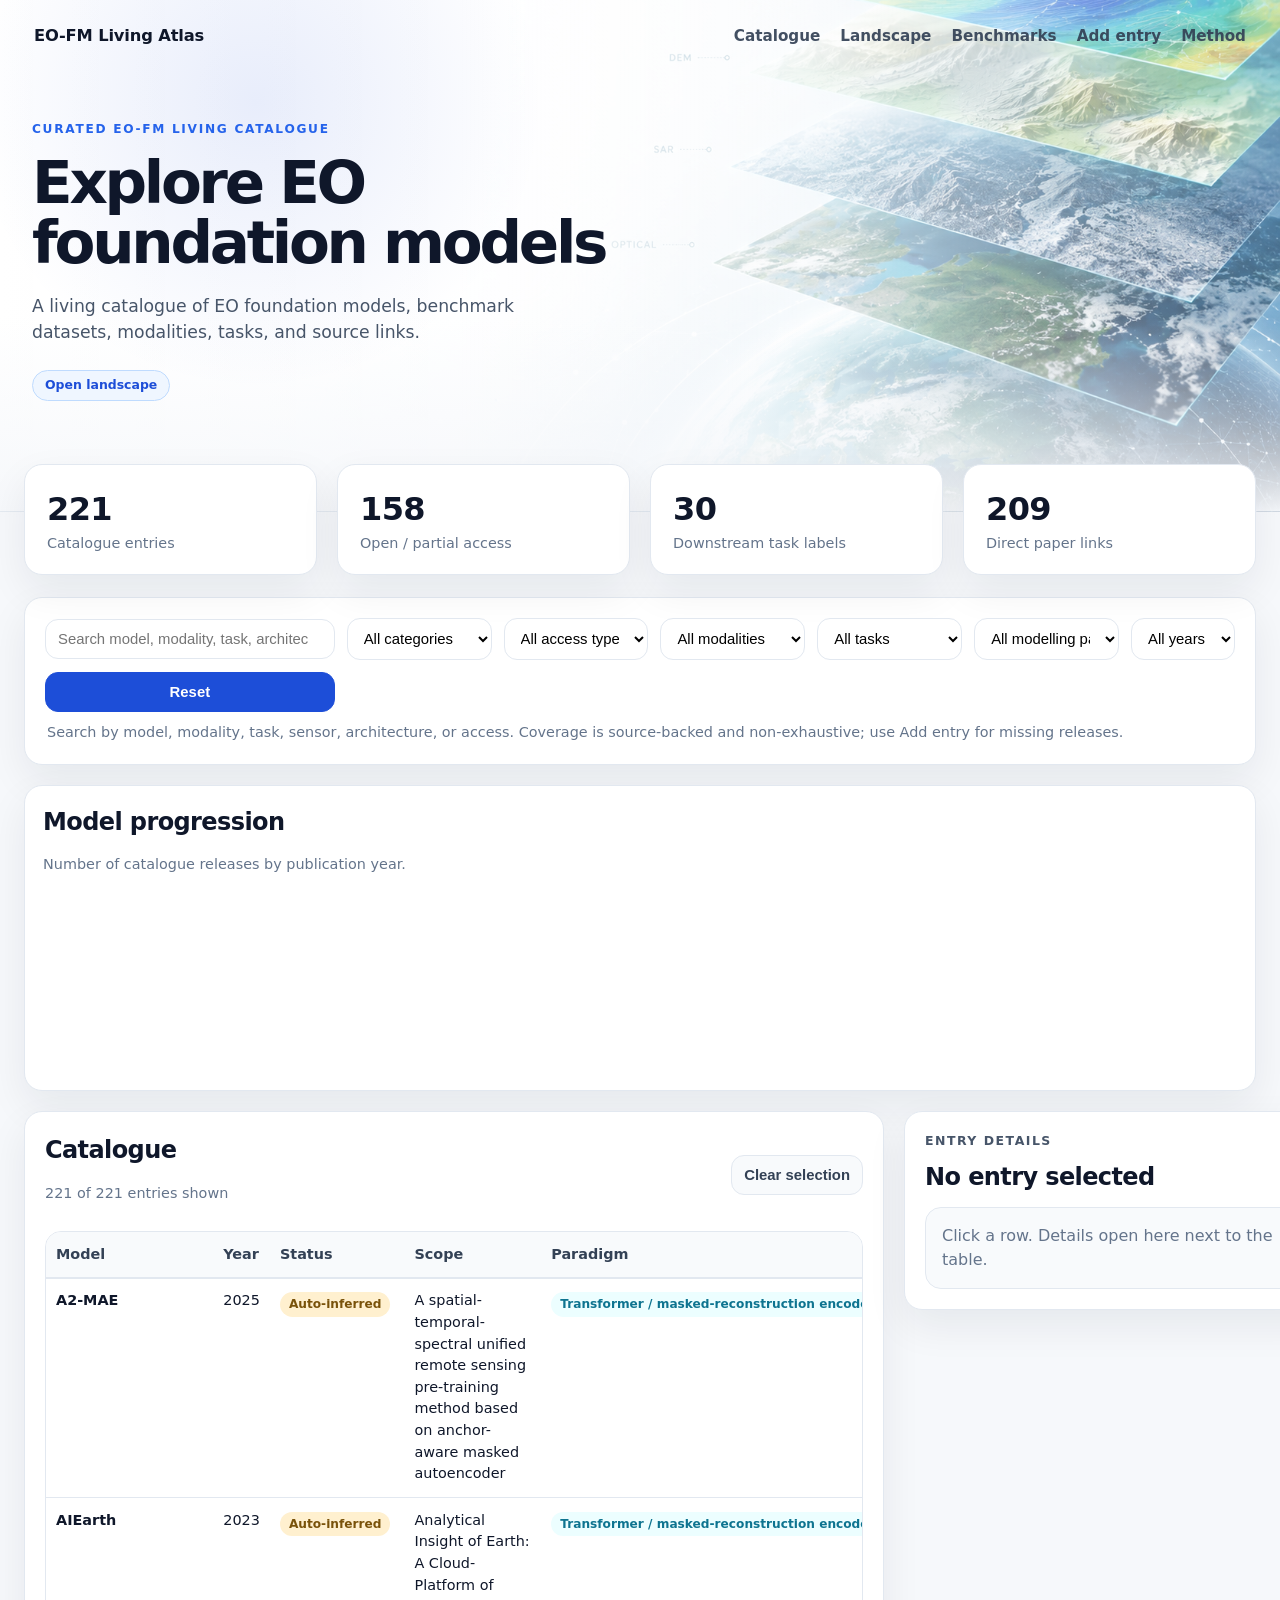
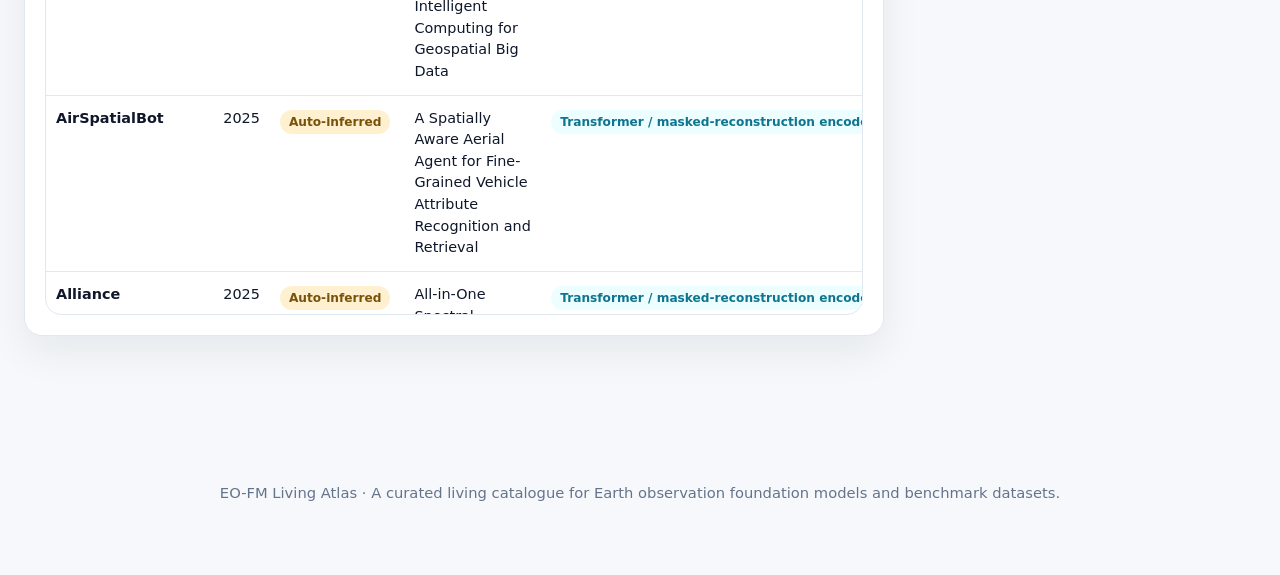
==== index.html @ 74d7fe4f "Add files via upload" ====
<!doctype html>
<html lang="en">
<head>
  <meta charset="utf-8">
  <meta name="viewport" content="width=device-width, initial-scale=1">
  <title>EO-FM Living Atlas</title>
  <link rel="stylesheet" href="style.css">
</head>
<body>
  <header class="hero">
    <nav class="nav">
      <div class="brand">EO-FM Living Atlas</div>
      <div class="links">
        <a href="index.html">Catalogue</a>
        <a href="landscape.html">Landscape</a>
        <a href="benchmarks.html">Benchmarks</a>
        <a href="submit.html">Add entry</a>
        <a href="method.html">Method</a>
      </div>
    </nav>
    <div class="hero-content">
      <p class="eyebrow">Curated EO-FM living catalogue</p>
      <h1>Explore EO foundation models</h1>
      <p class="subtitle">A living catalogue of EO foundation models, benchmark datasets, modalities, tasks, and source links.</p>
      <p class="hero-actions"><a class="link-pill" href="landscape.html">Open landscape</a></p>
    </div>
  </header>

  <main class="container">
    <section class="stats" id="stats"></section>

    <section class="panel controls-panel">
      <div class="toolbar">
        <input id="search" type="search" placeholder="Search model, modality, task, architecture, sensor, dataset, paper...">
        <select id="categoryFilter"><option value="">All categories</option></select>
        <select id="opennessFilter"><option value="">All access types</option></select>
        <select id="modalityFilter"><option value="">All modalities</option></select>
        <select id="taskFilter"><option value="">All tasks</option></select>
        <select id="paradigmFilter"><option value="">All modelling paradigms</option></select>
        <select id="yearFilter"><option value="">All years</option></select>
        <button id="resetBtn">Reset</button>
      </div>
      <div class="hint">Search by model, modality, task, sensor, architecture, or access. Coverage is source-backed and non-exhaustive; use Add entry for missing releases.</div>
    </section>

    <section class="panel timeline-panel">
      <div class="table-headline"><div><h2>Model progression</h2><p class="muted">Number of catalogue releases by publication year.</p></div></div>
      <div id="modelTimeline" class="timeline-bars"></div>
    </section>

    <section class="catalogue-layout">
      <div class="panel table-panel">
        <div class="table-headline">
          <div>
            <h2>Catalogue</h2>
            <p id="resultCount" class="muted"></p>
          </div>
          <button id="clearSelection" class="ghost">Clear selection</button>
        </div>
        <div class="table-wrap">
          <table id="catalogueTable">
            <thead>
              <tr>
                <th>Model</th>
                <th>Year</th>
                <th>Status</th>
                <th>Scope</th>
                <th>Paradigm</th>
                <th>Modalities</th>
                <th>Architecture</th>
                <th>Downstream tasks</th>
                <th>Access</th>
                <th>Paper</th>
                <th>Code</th>
                <th>Weights</th>
                <th>Project</th>
              </tr>
            </thead>
            <tbody></tbody>
          </table>
        </div>
      </div>

      <aside class="panel detail-panel">
        <div class="detail-title-row">
          <div>
            <p class="eyebrow dark">Entry details</p>
            <h2 id="detailTitle">No entry selected</h2>
          </div>
        </div>
        <div id="details" class="details empty">Click a row. Details open here next to the table.</div>
      </aside>
    </section>
  </main>

  <footer>
    <p>EO-FM Living Atlas · A curated living catalogue for Earth observation foundation models and benchmark datasets.</p>
  </footer>

  <script src="app.js?v=20260707-4"></script>
</body>
</html>
---- style.css ----
:root {
  --bg: #f6f8fb;
  --card: #ffffff;
  --ink: #0f172a;
  --muted: #64748b;
  --line: #e2e8f0;
  --soft: #eef2ff;
  --accent: #1d4ed8;
  --accent-dark: #1e40af;
  --tag: #f1f5f9;
  --green: #15803d;
  --amber: #b45309;
  --red: #b91c1c;
  --violet: #6d28d9;
}

* { box-sizing: border-box; }

body {
  margin: 0;
  font-family: Inter, ui-sans-serif, system-ui, -apple-system, BlinkMacSystemFont, "Segoe UI", sans-serif;
  color: var(--ink);
  background:
    linear-gradient(180deg, rgba(246,248,251,0.94), rgba(246,248,251,1) 520px),
    url("assets/hero-eo-layers.png") top center / 100% auto no-repeat,
    var(--bg);
  line-height: 1.5;
}

a { color: var(--accent); text-decoration: none; }
a:hover { text-decoration: underline; }

.hero {
  position: relative;
  overflow: hidden;
  isolation: isolate;
  color: var(--ink);
  padding: 22px 28px 72px;
  min-height: 380px;
  background:
    linear-gradient(90deg, rgba(255,255,255,0.98) 0%, rgba(255,255,255,0.94) 38%, rgba(255,255,255,0.58) 62%, rgba(255,255,255,0.12) 100%),
    url("assets/hero-eo-layers.png") right center / cover no-repeat;
  border-bottom: 1px solid rgba(226,232,240,0.9);
}

.hero::after {
  content: "";
  position: absolute;
  inset: 0;
  z-index: -1;
  background:
    radial-gradient(circle at 20% 20%, rgba(29,78,216,0.10), transparent 26%),
    linear-gradient(180deg, rgba(255,255,255,0) 62%, rgba(246,248,251,0.98) 100%);
  pointer-events: none;
}

.nav {
  display: flex;
  align-items: center;
  justify-content: space-between;
  gap: 24px;
  max-width: 1480px;
  margin: 0 auto;
}

.brand { font-weight: 850; letter-spacing: 0.02em; font-size: 1.1rem; }
.links { display: flex; flex-wrap: wrap; gap: 16px; font-size: 0.95rem; }
.links a { color: #334155; font-weight: 750; }
.links a:hover { color: var(--accent); }

.hero-content { max-width: 1480px; margin: 46px auto 0; }
.eyebrow { text-transform: uppercase; letter-spacing: 0.12em; font-weight: 800; color: #1d4ed8; font-size: 0.78rem; margin: 0 0 8px; }
.eyebrow.dark { color: #475569; }

h1 { max-width: 760px; font-size: clamp(2.65rem, 5.2vw, 5.35rem); line-height: 0.98; margin: 10px 0 16px; letter-spacing: -0.055em; }
h2 { margin: 0 0 4px; }
.subtitle { max-width: 620px; font-size: 1.08rem; color: #475569; }

.container { max-width: 1480px; margin: -42px auto 70px; padding: 0 24px; position: relative; z-index: 3; }
.stats { display: grid; grid-template-columns: repeat(4, minmax(0, 1fr)); gap: 16px; margin-bottom: 18px; }
.stat-card, .panel { background: var(--card); border: 1px solid var(--line); border-radius: 20px; box-shadow: 0 16px 40px rgba(15,23,42,0.07); }
.stat-card { padding: 17px 20px; }
.stat-card .num { font-size: 1.9rem; font-weight: 850; letter-spacing: -0.02em; }
.stat-card .label, .muted { color: var(--muted); font-size: 0.9rem; }
.panel { padding: 18px; margin-bottom: 20px; }

.toolbar { display: grid; grid-template-columns: minmax(260px, 2fr) repeat(5, minmax(130px, 1fr)) auto; gap: 12px; align-items: center; }
input, select, button { border: 1px solid var(--line); border-radius: 13px; padding: 11px 12px; font-size: 0.93rem; background: white; }
button { background: var(--accent); color: white; border-color: var(--accent); font-weight: 800; cursor: pointer; }
button:hover { background: var(--accent-dark); }
button.ghost { background: #f8fafc; color: #334155; border-color: var(--line); }
button.ghost:hover { background: #eef2ff; }
.hint { color: var(--muted); margin: 12px 2px 0; font-size: 0.92rem; }

.catalogue-layout { display: grid; grid-template-columns: minmax(860px, 1fr) 420px; gap: 20px; align-items: start; }
.table-panel { min-width: 0; }
.detail-panel { position: sticky; top: 16px; max-height: calc(100vh - 32px); overflow: auto; }
.table-headline { display: flex; align-items: center; justify-content: space-between; gap: 16px; margin-bottom: 12px; }
.table-wrap { width: 100%; overflow: auto; border: 1px solid var(--line); border-radius: 16px; max-height: 76vh; }

table { border-collapse: separate; border-spacing: 0; width: 100%; min-width: 1660px; font-size: 0.91rem; }
th, td { border-bottom: 1px solid var(--line); padding: 12px 10px; vertical-align: top; text-align: left; }
th { color: #334155; background: #f8fafc; position: sticky; top: 0; z-index: 2; box-shadow: 0 1px 0 var(--line); }
tbody tr { cursor: pointer; }
tbody tr:hover { background: #f8fafc; }
tbody tr.selected { background: #eff6ff; outline: 2px solid #bfdbfe; outline-offset: -2px; }
.name { font-weight: 850; min-width: 155px; }
.name small { display: block; color: var(--muted); font-weight: 600; margin-top: 4px; }
.tasks-cell { min-width: 255px; }
.task-preview { color: var(--muted); font-size: 0.83rem; margin-top: 6px; }
.more { color: var(--muted); font-size: .78rem; }

.badge { display: inline-block; border-radius: 999px; padding: 3px 9px; margin: 2px 4px 2px 0; background: var(--tag); color: #334155; font-size: 0.76rem; white-space: nowrap; font-weight: 650; }
.badge.arch { background: #ede9fe; color: var(--violet); }
.badge.task { background: #e0f2fe; color: #075985; }
.badge.paradigm { background: #ecfeff; color: #0e7490; }
.badge.open, .badge.Open { background: #dcfce7; color: var(--green); }
.badge.partial, .badge.Partial { background: #fef3c7; color: var(--amber); }
.badge.closed, .badge.Closed { background: #fee2e2; color: var(--red); }
.badge.unknown, .badge.Unknown { background: #f1f5f9; color: #475569; }

.links-cell { min-width: 130px; }
.single-link { min-width: 82px; text-align: center; }
.empty-link { color: var(--muted); font-weight: 700; }
.link-pill { display: inline-flex; align-items: center; border: 1px solid #bfdbfe; color: #1d4ed8; background: #eff6ff; border-radius: 999px; padding: 5px 12px; margin: 2px 4px 2px 0; font-size: 0.78rem; font-weight: 800; }
.link-pill:hover { background: #dbeafe; text-decoration: none; }

.details { color: var(--ink); background: #f8fafc; border: 1px solid var(--line); border-radius: 16px; padding: 16px; }
.details.empty { color: var(--muted); }
.detail-title-row { margin-bottom: 12px; }
.detail-actions { display: flex; flex-wrap: wrap; gap: 6px; margin-bottom: 16px; }
.detail-section { border-top: 1px solid var(--line); padding-top: 12px; margin-top: 12px; }
.detail-section h3 { margin: 0 0 6px; font-size: .95rem; color: #334155; }
.detail-section p { margin: 0; }
.task-strip { margin: 4px 0 8px; }
.detail-grid { display: grid; grid-template-columns: 135px 1fr; gap: 8px 14px; margin-top: 14px; border-top: 1px solid var(--line); padding-top: 14px; }
.detail-key { font-weight: 850; color: #334155; }

footer { text-align: center; color: var(--muted); padding: 32px 20px 54px; }
.hero.small { padding-bottom: 64px; min-height: 310px; background-position: right center; }
.hero.small .hero-content { margin-top: 44px; }
.hero.small h1 { font-size: clamp(1.8rem, 3vw, 3rem); }

@media (max-width: 1180px) {
  .catalogue-layout { grid-template-columns: 1fr; }
  .detail-panel { position: relative; top: auto; max-height: none; }
  .toolbar { grid-template-columns: 1fr 1fr; }
  .toolbar input { grid-column: 1 / -1; }
}

@media (max-width: 900px) {
  .stats { grid-template-columns: repeat(2, minmax(0, 1fr)); }
  .nav { align-items: flex-start; flex-direction: column; }
}

@media (max-width: 560px) {
  .stats { grid-template-columns: 1fr; }
  .toolbar { grid-template-columns: 1fr; }
  .hero { padding-left: 18px; padding-right: 18px; }
  h1 { font-size: clamp(2.35rem, 12vw, 3.8rem); }
  .container { padding: 0 14px; }
}

.hero-actions { margin-top: 18px; }
.landscape-layout { display: grid; grid-template-columns: minmax(760px, 1fr) 390px; gap: 20px; align-items: start; }
.landscape-panel { min-width: 0; }
.landscape-toolbar { grid-template-columns: minmax(260px, 2fr) repeat(3, minmax(130px, 1fr)) auto auto; }
.check { display: flex; align-items: center; gap: 8px; color: #334155; font-weight: 750; font-size: 0.9rem; white-space: nowrap; }
.check input { width: auto; padding: 0; }
.plot-wrap { width: 100%; overflow: auto; border: 1px solid var(--line); border-radius: 18px; background: #fff; }
#landscapePlot { display: block; width: 100%; min-width: 860px; min-height: 560px; }
.axis-label { fill: #64748b; font-size: 13px; font-weight: 700; }
.axis-title { fill: #334155; font-size: 14px; font-weight: 850; letter-spacing: .01em; }
.landscape-point { stroke: #fff; stroke-width: 2.5px; cursor: pointer; opacity: .9; transition: opacity .15s ease, transform .15s ease; }
.model-node:hover .landscape-point { opacity: 1; stroke-width: 3.5px; }
.selected-point .landscape-point { stroke: #0f172a; stroke-width: 4px; }
.point-open { fill: #22c55e; }
.point-partial { fill: #f59e0b; }
.point-closed { fill: #ef4444; }
.point-unknown { fill: #64748b; }
.point-label { fill: #0f172a; font-size: 12px; font-weight: 850; paint-order: stroke; stroke: rgba(255,255,255,.96); stroke-width: 4px; stroke-linejoin: round; pointer-events: none; }
.legend { display: flex; flex-wrap: wrap; gap: 10px; align-items: center; justify-content: flex-end; }
.legend-item { display: inline-flex; align-items: center; gap: 6px; color: #475569; font-size: .84rem; font-weight: 750; }
.legend-dot { width: 11px; height: 11px; display: inline-block; border-radius: 999px; border: 2px solid white; box-shadow: 0 0 0 1px #cbd5e1; }
.landscape-detail-panel { position: sticky; top: 16px; }
@media (max-width: 1180px) {
  .landscape-layout { grid-template-columns: 1fr; }
  .landscape-toolbar { grid-template-columns: 1fr 1fr; }
  .landscape-toolbar input { grid-column: 1 / -1; }
}
@media (max-width: 680px) {
  .landscape-toolbar { grid-template-columns: 1fr; }
  .legend { justify-content: flex-start; }
}


/* Dynamic landscape view */
.axis-control-grid {
  display: grid;
  grid-template-columns: minmax(220px, 1fr) minmax(220px, 1fr) minmax(320px, 2fr);
  gap: 12px;
  align-items: end;
  margin-bottom: 12px;
}
.control-label {
  display: grid;
  gap: 6px;
  color: #475569;
  font-size: 0.78rem;
  font-weight: 850;
  text-transform: uppercase;
  letter-spacing: .08em;
}
.control-label input,
.control-label select { width: 100%; }
.dynamic-toolbar {
  grid-template-columns: repeat(5, minmax(135px, 1fr)) auto auto;
}
.improved-landscape-layout {
  grid-template-columns: minmax(820px, 1fr) 410px;
}
.improved-landscape-panel { padding: 20px; }
.landscape-headline { align-items: flex-start; }
.improved-plot-wrap {
  height: min(72vh, 760px);
  min-height: 640px;
  overflow: hidden;
  background: linear-gradient(180deg, #ffffff, #f8fbff);
}
#landscapePlot {
  display: block;
  width: 100%;
  height: 100%;
  min-width: 0;
  min-height: 0;
}
.grid-line { stroke: #e5edf7; stroke-width: 1; }
.axis-line { stroke: #94a3b8; stroke-width: 1.2; }
.empty-plot-text { fill: #64748b; font-size: 18px; font-weight: 800; }
.hit-ring { fill: transparent; stroke: transparent; cursor: pointer; }
.landscape-point {
  stroke: #ffffff;
  stroke-width: 2.8px;
  cursor: pointer;
  opacity: .88;
  transition: opacity .15s ease, transform .15s ease;
}
.model-node:hover .landscape-point { opacity: 1; stroke-width: 4px; }
.selected-point .landscape-point { stroke: #0f172a; stroke-width: 4.4px; }
.point-open { fill: #16a34a; }
.point-partial { fill: #f59e0b; }
.point-closed { fill: #ef4444; }
.point-unknown { fill: #64748b; }
.legend-dot.point-open { background: #16a34a; }
.legend-dot.point-partial { background: #f59e0b; }
.legend-dot.point-closed { background: #ef4444; }
.legend-dot.point-unknown { background: #64748b; }
.legend {
  gap: 12px 14px;
  justify-content: flex-end;
  line-height: 1.2;
}
.legend-item {
  background: #f8fafc;
  border: 1px solid #e2e8f0;
  border-radius: 999px;
  padding: 5px 9px;
}
.point-label {
  fill: #0f172a;
  font-size: 12px;
  font-weight: 850;
  paint-order: stroke;
  stroke: rgba(255,255,255,.98);
  stroke-width: 4px;
  stroke-linejoin: round;
  pointer-events: none;
}
.axis-label { fill: #64748b; font-size: 13px; font-weight: 750; }
.axis-title { fill: #334155; font-size: 14px; font-weight: 900; letter-spacing: .01em; }
@media (max-width: 1180px) {
  .axis-control-grid { grid-template-columns: 1fr 1fr; }
  .axis-control-grid .wide { grid-column: 1 / -1; }
  .improved-landscape-layout { grid-template-columns: 1fr; }
  .dynamic-toolbar { grid-template-columns: 1fr 1fr; }
}
@media (max-width: 680px) {
  .axis-control-grid, .dynamic-toolbar { grid-template-columns: 1fr; }
  .axis-control-grid .wide { grid-column: auto; }
  .improved-plot-wrap { min-height: 520px; overflow-x: auto; }
  #landscapePlot { min-width: 780px; }
}


/* Symbol-coded landscape markers */
.legend-stack {
  display: grid;
  gap: 8px;
  justify-items: end;
  max-width: 680px;
}
.legend-title {
  color: #64748b;
  font-size: 0.72rem;
  font-weight: 900;
  letter-spacing: .08em;
  text-transform: uppercase;
}
.shape-legend {
  display: flex;
  flex-wrap: wrap;
  gap: 8px;
  justify-content: flex-end;
}
.family-legend-item { padding-left: 7px; }
.legend-shape { width: 18px; height: 18px; display: inline-block; overflow: visible; }
.legend-shape-mark {
  fill: #ffffff;
  stroke: #334155;
  stroke-width: 2.2px;
}
.band-label {
  fill: #94a3b8;
  font-size: 12px;
  font-weight: 900;
  letter-spacing: .03em;
  text-transform: uppercase;
}
.landscape-point {
  stroke: #ffffff;
  stroke-width: 2.9px;
  cursor: pointer;
  opacity: .91;
  transition: opacity .15s ease, stroke-width .15s ease;
}
.model-node:hover .landscape-point { opacity: 1; stroke-width: 4px; }
.selected-point .landscape-point { stroke: #0f172a; stroke-width: 4.4px; }
@media (max-width: 1180px) {
  .legend-stack { justify-items: start; }
  .shape-legend { justify-content: flex-start; }
}
@media (max-width: 680px) {
  .dynamic-toolbar { grid-template-columns: 1fr; }
}

/* v8: fixed interactive landscape controls and reliable legends */
.compact-landscape-controls { margin-top: -18px; }
.filter-only-toolbar {
  display: grid;
  grid-template-columns: minmax(260px, 1.4fr) repeat(5, minmax(145px, 1fr)) auto auto;
  gap: 10px;
  align-items: center;
}
.landscape-headline-v8 {
  display: grid;
  grid-template-columns: minmax(260px, 1fr) auto;
  gap: 20px;
  align-items: start;
}
.axis-picker-card {
  display: grid;
  grid-template-columns: minmax(190px, 1fr) minmax(190px, 1fr);
  gap: 10px;
  align-items: end;
  padding: 10px;
  border: 1px solid #dbe7f3;
  background: linear-gradient(180deg, #ffffff, #f8fbff);
  border-radius: 16px;
  box-shadow: 0 10px 24px rgba(15, 23, 42, .05);
}
.axis-picker-card label {
  display: grid;
  gap: 5px;
  color: #475569;
  font-size: .72rem;
  font-weight: 900;
  text-transform: uppercase;
  letter-spacing: .08em;
}
.axis-picker-card select { width: 100%; min-height: 42px; }
.legend-grid-v8 {
  display: grid;
  grid-template-columns: minmax(250px, .85fr) minmax(420px, 1.15fr);
  gap: 12px;
  margin: 12px 0 14px;
}
.legend-card-v8 {
  border: 1px solid #e2e8f0;
  background: #ffffff;
  border-radius: 16px;
  padding: 10px 12px;
}
.legend-card-v8 .legend-title {
  color: #64748b;
  font-size: .72rem;
  font-weight: 900;
  letter-spacing: .08em;
  text-transform: uppercase;
  margin-bottom: 8px;
}
.legend-card-v8 .legend,
.legend-card-v8 .shape-legend {
  justify-content: flex-start;
  gap: 8px;
}
.legend-card-v8 .legend-item {
  background: #f8fafc;
  border: 1px solid #e2e8f0;
  border-radius: 999px;
  padding: 5px 8px;
  color: #334155;
  font-size: .8rem;
  font-weight: 800;
}
.legend-card-v8 .legend-dot {
  width: 12px;
  height: 12px;
  display: inline-block;
  border-radius: 999px;
  box-shadow: 0 0 0 2px #fff, 0 0 0 3px #cbd5e1;
}
.legend-card-v8 .legend-shape { width: 18px; height: 18px; flex: 0 0 auto; }
.legend-shape-mark { vector-effect: non-scaling-stroke; }
.landscape-point { vector-effect: non-scaling-stroke; }
.improved-plot-wrap { min-height: 680px; height: min(78vh, 820px); }
#landscapePlot { overflow: visible; }
@media (max-width: 1280px) {
  .filter-only-toolbar { grid-template-columns: 1fr 1fr; }
  .filter-only-toolbar input { grid-column: 1 / -1; }
  .landscape-headline-v8 { grid-template-columns: 1fr; }
  .axis-picker-card { max-width: 620px; }
  .legend-grid-v8 { grid-template-columns: 1fr; }
}
@media (max-width: 680px) {
  .filter-only-toolbar, .axis-picker-card { grid-template-columns: 1fr; }
  .improved-plot-wrap { min-height: 540px; overflow-x: auto; }
  #landscapePlot { min-width: 860px; }
}


/* v11 concise editorial polish */
.hero-content, .nav { max-width: 1420px; }
.hero-content { padding-right: min(42vw, 640px); }
.hero.small { min-height: 245px; padding-bottom: 50px; }
.hero.small .hero-content { margin-top: 30px; padding-right: min(44vw, 620px); }
.hero.small h1 { max-width: 620px; font-size: clamp(2.0rem, 3.2vw, 3.35rem); letter-spacing: -0.045em; }
.hero.small .subtitle { max-width: 460px; }
.subtitle { margin-top: 0; }
.compact-note { color: #475569; font-size: .96rem; }
.method-grid { display: grid; grid-template-columns: repeat(2, minmax(0, 1fr)); gap: 16px; margin-bottom: 20px; }
.method-card { margin-bottom: 0; min-height: 132px; }
.method-card p { margin: 8px 0 0; color: #475569; }
.compact-list { margin: 8px 0 0; padding-left: 20px; color: #475569; }
.compact-list li { margin: 5px 0; }
footer { padding-top: 22px; }
@media (max-width: 900px) {
  .hero-content, .hero.small .hero-content { padding-right: 0; }
  .method-grid { grid-template-columns: 1fr; }
}

/* v12 editorial clean-up: balanced headers, fewer repeats, calmer spacing */
.nav,
.hero-content,
.container {
  max-width: 1320px;
}
.nav {
  padding: 0 2px;
}
.brand {
  font-size: 1.02rem;
  letter-spacing: -0.01em;
}
.links {
  gap: 20px;
}
.links a {
  text-decoration: none;
  opacity: .92;
}
.links a:hover {
  text-decoration: none;
  opacity: 1;
}
.hero {
  min-height: 420px;
  padding: 24px 32px 92px;
  background:
    linear-gradient(90deg, rgba(255,255,255,0.99) 0%, rgba(255,255,255,0.96) 36%, rgba(255,255,255,0.67) 60%, rgba(255,255,255,0.15) 100%),
    url("assets/hero-eo-layers.png") right center / cover no-repeat;
}
.hero-content {
  margin: 72px auto 0;
  padding-right: min(44vw, 560px);
}
.hero-content .eyebrow {
  margin-bottom: 14px;
  color: #2563eb;
  font-size: .76rem;
  letter-spacing: .14em;
}
h1 {
  max-width: 690px;
  font-size: clamp(3rem, 4.65vw, 4.55rem);
  line-height: 1.02;
  letter-spacing: -0.055em;
  margin: 0 0 20px;
}
.subtitle {
  max-width: 560px;
  font-size: 1.08rem;
  color: #475569;
  margin-bottom: 0;
}
.hero-actions { margin-top: 22px; }
.container {
  margin-top: -48px;
}
.stats {
  gap: 20px;
  margin-bottom: 22px;
}
.stat-card, .panel {
  border-radius: 18px;
}
.stat-card {
  padding: 20px 22px;
}
.stat-card .num {
  font-size: 2rem;
}
.controls-panel,
.table-panel,
.detail-panel,
.landscape-panel {
  padding: 20px;
}
.toolbar {
  gap: 12px;
}
.hint {
  margin-top: 10px;
  font-size: .9rem;
}
.table-headline h2,
.landscape-headline h2,
.panel h2 {
  letter-spacing: -0.025em;
}
.hero.small {
  min-height: 310px;
  padding-bottom: 74px;
}
.hero.small .hero-content {
  margin-top: 58px;
  padding-right: min(45vw, 560px);
}
.hero.small h1 {
  max-width: 700px;
  font-size: clamp(2.45rem, 4.1vw, 4.1rem);
  line-height: 1.04;
  margin-bottom: 16px;
}
.hero.small .subtitle {
  max-width: 560px;
  font-size: 1.05rem;
}
.method-grid {
  gap: 18px;
}
.method-card {
  min-height: 116px;
  padding: 22px;
}
.compact-note {
  padding: 18px 22px;
}
footer {
  padding: 42px 20px 56px;
  font-size: .92rem;
}
@media (max-width: 900px) {
  .hero,
  .hero.small {
    min-height: auto;
    padding-bottom: 80px;
  }
  .hero-content,
  .hero.small .hero-content {
    margin-top: 48px;
    padding-right: 0;
  }
  h1 {
    font-size: clamp(2.7rem, 11vw, 4.1rem);
  }
  .hero.small h1 {
    font-size: clamp(2.3rem, 10vw, 3.6rem);
  }
}
@media (max-width: 560px) {
  .hero, .hero.small { padding-left: 18px; padding-right: 18px; }
  .container { padding: 0 14px; }
}


/* v13: curated landscape fields and cleaner method page */
.method-hero {
  min-height: 275px;
  padding-bottom: 64px;
}
.method-hero .hero-content {
  margin-top: 46px;
  padding-right: min(42vw, 520px);
}
.method-hero h1 {
  max-width: 540px;
  font-size: clamp(2.25rem, 3.2vw, 3.4rem) !important;
  line-height: 1.05;
}
.method-container {
  margin-top: -36px;
}
.refined-method-grid {
  grid-template-columns: repeat(3, minmax(0, 1fr));
  gap: 16px;
}
.refined-method-grid .method-card {
  min-height: 132px;
  padding: 22px;
}
.refined-method-grid .method-card h2 {
  font-size: 1.12rem;
  margin-bottom: 8px;
}
.refined-method-grid .method-card p {
  font-size: .96rem;
  line-height: 1.48;
}
.method-note {
  max-width: 100%;
}
@media (max-width: 1100px) {
  .refined-method-grid { grid-template-columns: repeat(2, minmax(0, 1fr)); }
}
@media (max-width: 720px) {
  .refined-method-grid { grid-template-columns: 1fr; }
  .method-hero .hero-content { padding-right: 0; }
}

/* v14: method page as curation workflow */
.method-hero-workflow h1 {
  max-width: 660px;
}
.method-workflow-container {
  margin-top: -42px;
}
.method-workflow-card {
  padding: 26px;
  margin-bottom: 22px;
}
.method-section-head {
  max-width: 720px;
  margin-bottom: 22px;
}
.method-section-head h2 {
  font-size: clamp(1.45rem, 2vw, 2rem);
  margin: 6px 0 0;
  letter-spacing: -0.035em;
}
.workflow-steps {
  display: grid;
  grid-template-columns: repeat(4, minmax(0, 1fr));
  gap: 14px;
}
.workflow-steps article {
  border: 1px solid var(--line);
  border-radius: 16px;
  padding: 18px;
  background: linear-gradient(180deg, rgba(248,250,252,.9), rgba(255,255,255,.95));
}
.workflow-steps span {
  display: inline-flex;
  width: 28px;
  height: 28px;
  align-items: center;
  justify-content: center;
  border-radius: 999px;
  background: #eaf2ff;
  color: #1d4ed8;
  font-weight: 900;
  font-size: .82rem;
  margin-bottom: 14px;
}
.workflow-steps h3 {
  margin: 0 0 8px;
  font-size: 1.04rem;
  letter-spacing: -0.02em;
}
.workflow-steps p {
  margin: 0;
  color: #475569;
  line-height: 1.5;
  font-size: .95rem;
}
.method-info-grid {
  display: grid;
  grid-template-columns: repeat(2, minmax(0, 1fr));
  gap: 18px;
  margin-bottom: 22px;
}
.method-card-rich {
  min-height: 150px;
  padding: 24px;
}
.method-card-rich h2 {
  font-size: 1.22rem;
  margin-bottom: 10px;
}
.method-card-rich p {
  color: #475569;
  line-height: 1.55;
}
.method-complete-row {
  display: grid;
  grid-template-columns: minmax(220px, 0.7fr) minmax(0, 1.3fr);
  gap: 22px;
  align-items: start;
  padding: 24px 26px;
}
.method-complete-row h2 {
  font-size: clamp(1.25rem, 1.8vw, 1.7rem);
  margin: 6px 0 0;
}
.method-complete-row ul {
  margin: 0;
  padding-left: 20px;
  color: #475569;
  columns: 2;
  column-gap: 36px;
}
.method-complete-row li {
  margin: 0 0 9px;
  break-inside: avoid;
}
.automation-flow {
  display: grid;
  grid-template-columns: repeat(6, minmax(0, 1fr));
  gap: 10px;
  align-items: stretch;
}
.automation-flow article {
  position: relative;
  border: 1px solid var(--line);
  border-radius: 8px;
  padding: 16px 14px 15px;
  background: #fff;
}
.automation-flow article:not(:last-child)::after {
  content: "→";
  position: absolute;
  right: -12px;
  top: 22px;
  color: #64748b;
  font-weight: 900;
  z-index: 2;
}
.automation-flow span {
  display: inline-flex;
  width: 26px;
  height: 26px;
  align-items: center;
  justify-content: center;
  border-radius: 999px;
  background: #eaf2ff;
  color: #1d4ed8;
  font-weight: 900;
  font-size: .78rem;
  margin-bottom: 12px;
}
.automation-flow h3,
.strategy-grid h3 {
  margin: 0 0 8px;
  font-size: 1rem;
  letter-spacing: 0;
}
.automation-flow p,
.strategy-grid p {
  margin: 0;
  color: #475569;
  line-height: 1.5;
  font-size: .92rem;
}
.method-strategy {
  padding: 26px;
}
.strategy-grid {
  display: grid;
  grid-template-columns: repeat(2, minmax(0, 1fr));
  gap: 16px;
}
.strategy-grid article {
  border: 1px solid var(--line);
  border-radius: 8px;
  padding: 18px;
  background: #f8fafc;
}
@media (max-width: 1100px) {
  .workflow-steps { grid-template-columns: repeat(2, minmax(0, 1fr)); }
  .automation-flow { grid-template-columns: repeat(3, minmax(0, 1fr)); }
  .automation-flow article::after { display: none; }
}
@media (max-width: 780px) {
  .workflow-steps,
  .automation-flow,
  .method-info-grid,
  .method-complete-row,
  .strategy-grid { grid-template-columns: 1fr; }
  .method-complete-row ul { columns: 1; }
}

/* Benchmark page */
.full-width-panel { width: 100%; }
.benchmarks-table { min-width: 1380px; }
.compact-hero .hero-content.narrow { max-width: 900px; }


.timeline-panel{margin-bottom:1.25rem}.timeline-bars{display:flex;align-items:flex-end;gap:.45rem;min-height:170px;overflow-x:auto;padding:1rem .4rem .25rem}.timeline-item{display:grid;grid-template-rows:auto 110px auto;align-items:end;gap:.35rem;min-width:52px;border:0;background:transparent;cursor:pointer;color:inherit}.timeline-bar{display:block;width:30px;max-height:110px;justify-self:center;border-radius:8px 8px 2px 2px;background:linear-gradient(180deg,#43b5a0,#187d75)}.timeline-count,.timeline-year{font-size:.78rem;text-align:center}.timeline-count{font-weight:700}.badge.reviewed{background:#daf4e8;color:#176246}.badge.inferred{background:#fff0cf;color:#79520a}.catalogue-layout table,.benchmarks-table{font-size:.9rem}
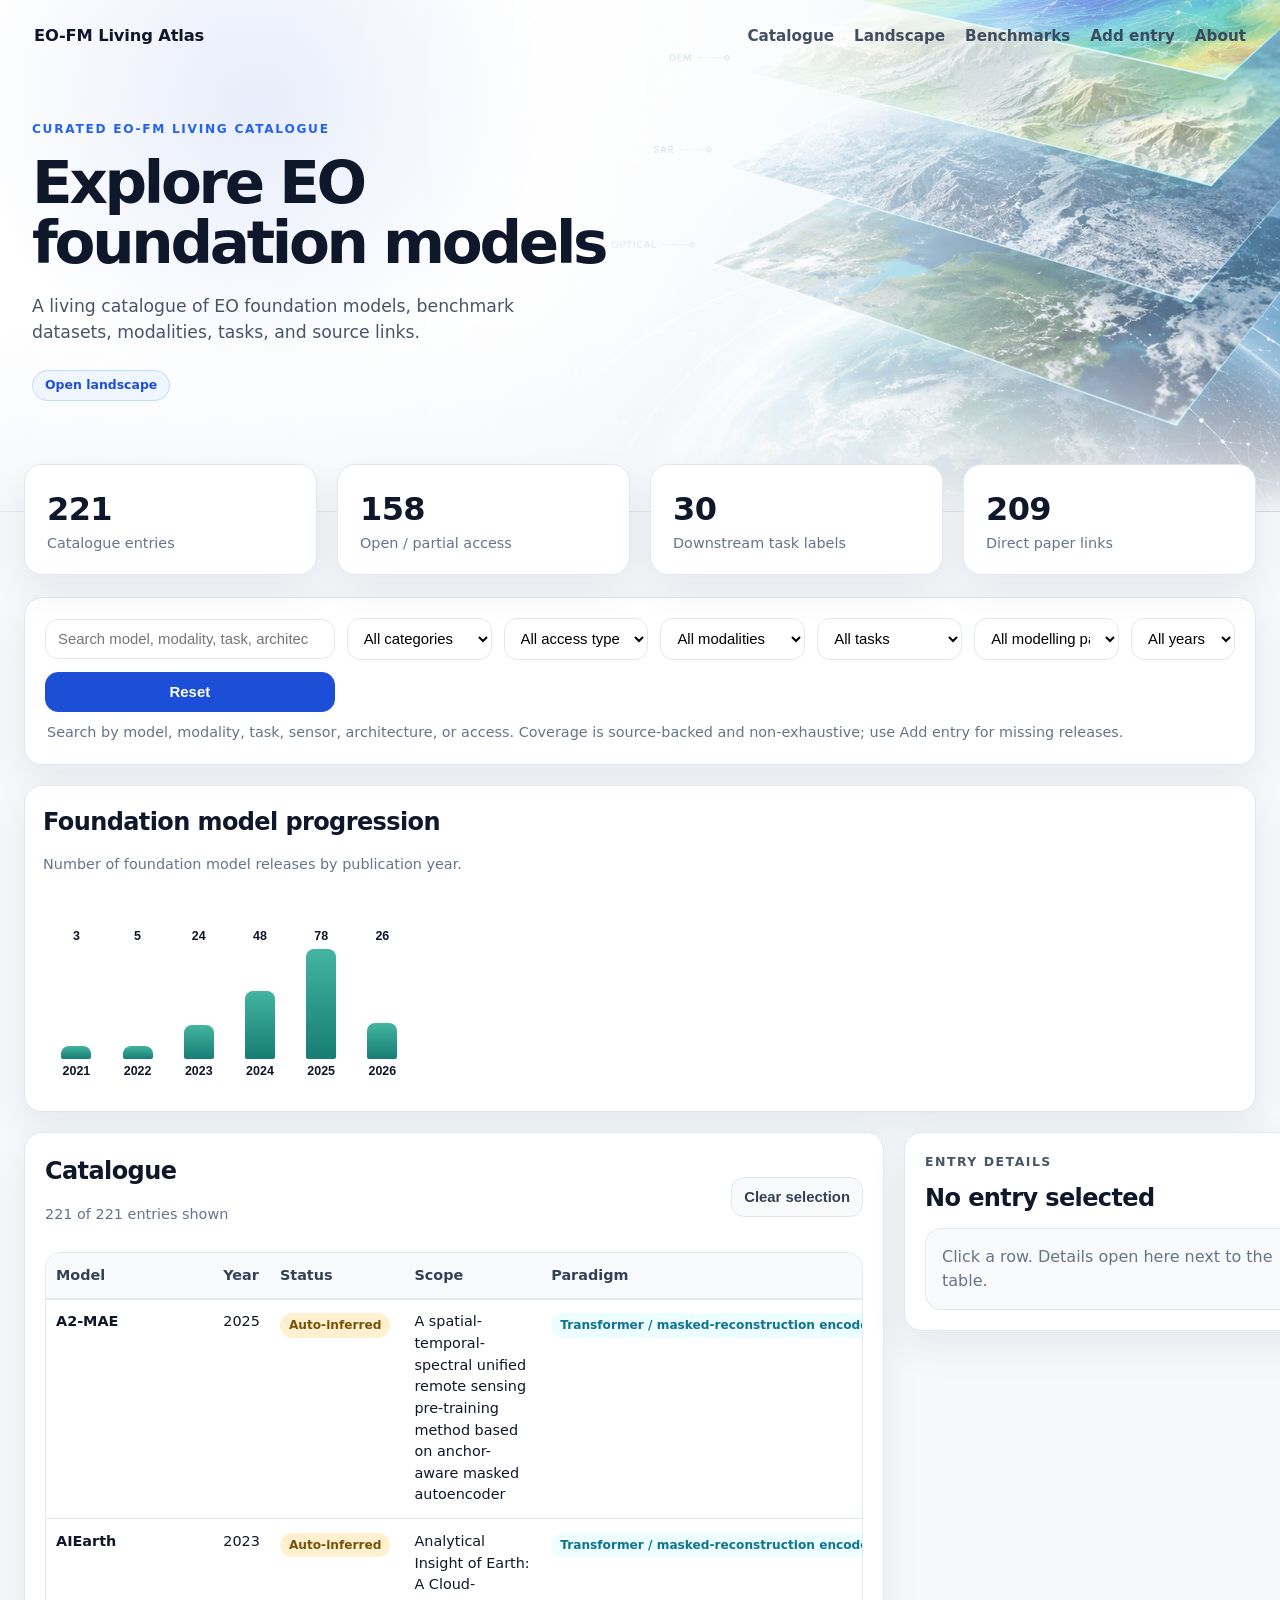
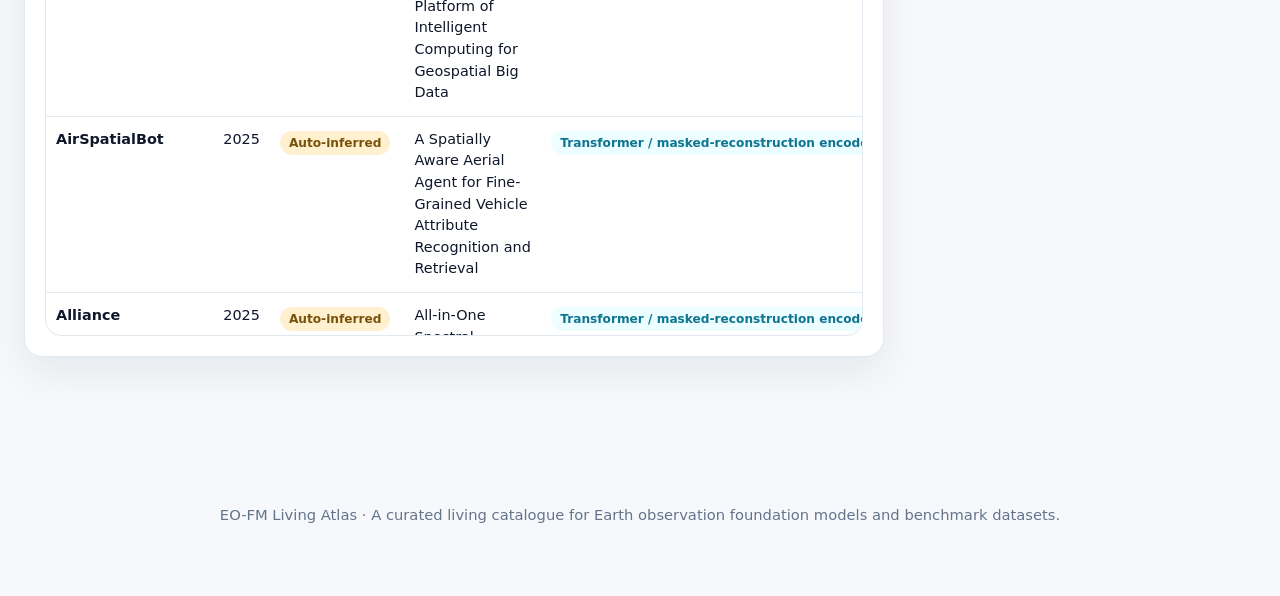
==== commit 27208660: "Add files via upload" ====
--- a/index.html
+++ b/index.html
@@ -15,7 +15,7 @@
         <a href="landscape.html">Landscape</a>
         <a href="benchmarks.html">Benchmarks</a>
         <a href="submit.html">Add entry</a>
-        <a href="method.html">Method</a>
+        <a href="method.html">About</a>
       </div>
     </nav>
     <div class="hero-content">
@@ -44,7 +44,12 @@
     </section>
 
     <section class="panel timeline-panel">
-      <div class="table-headline"><div><h2>Model progression</h2><p class="muted">Number of catalogue releases by publication year.</p></div></div>
+      <div class="table-headline">
+        <div>
+          <h2>Foundation model progression</h2>
+          <p class="muted">Number of foundation model releases by publication year.</p>
+        </div>
+      </div>
       <div id="modelTimeline" class="timeline-bars"></div>
     </section>
 
@@ -97,6 +102,6 @@
     <p>EO-FM Living Atlas · A curated living catalogue for Earth observation foundation models and benchmark datasets.</p>
   </footer>
 
-  <script src="app.js?v=20260707-4"></script>
+  <script src="app.js?v=20260707-5"></script>
 </body>
 </html>
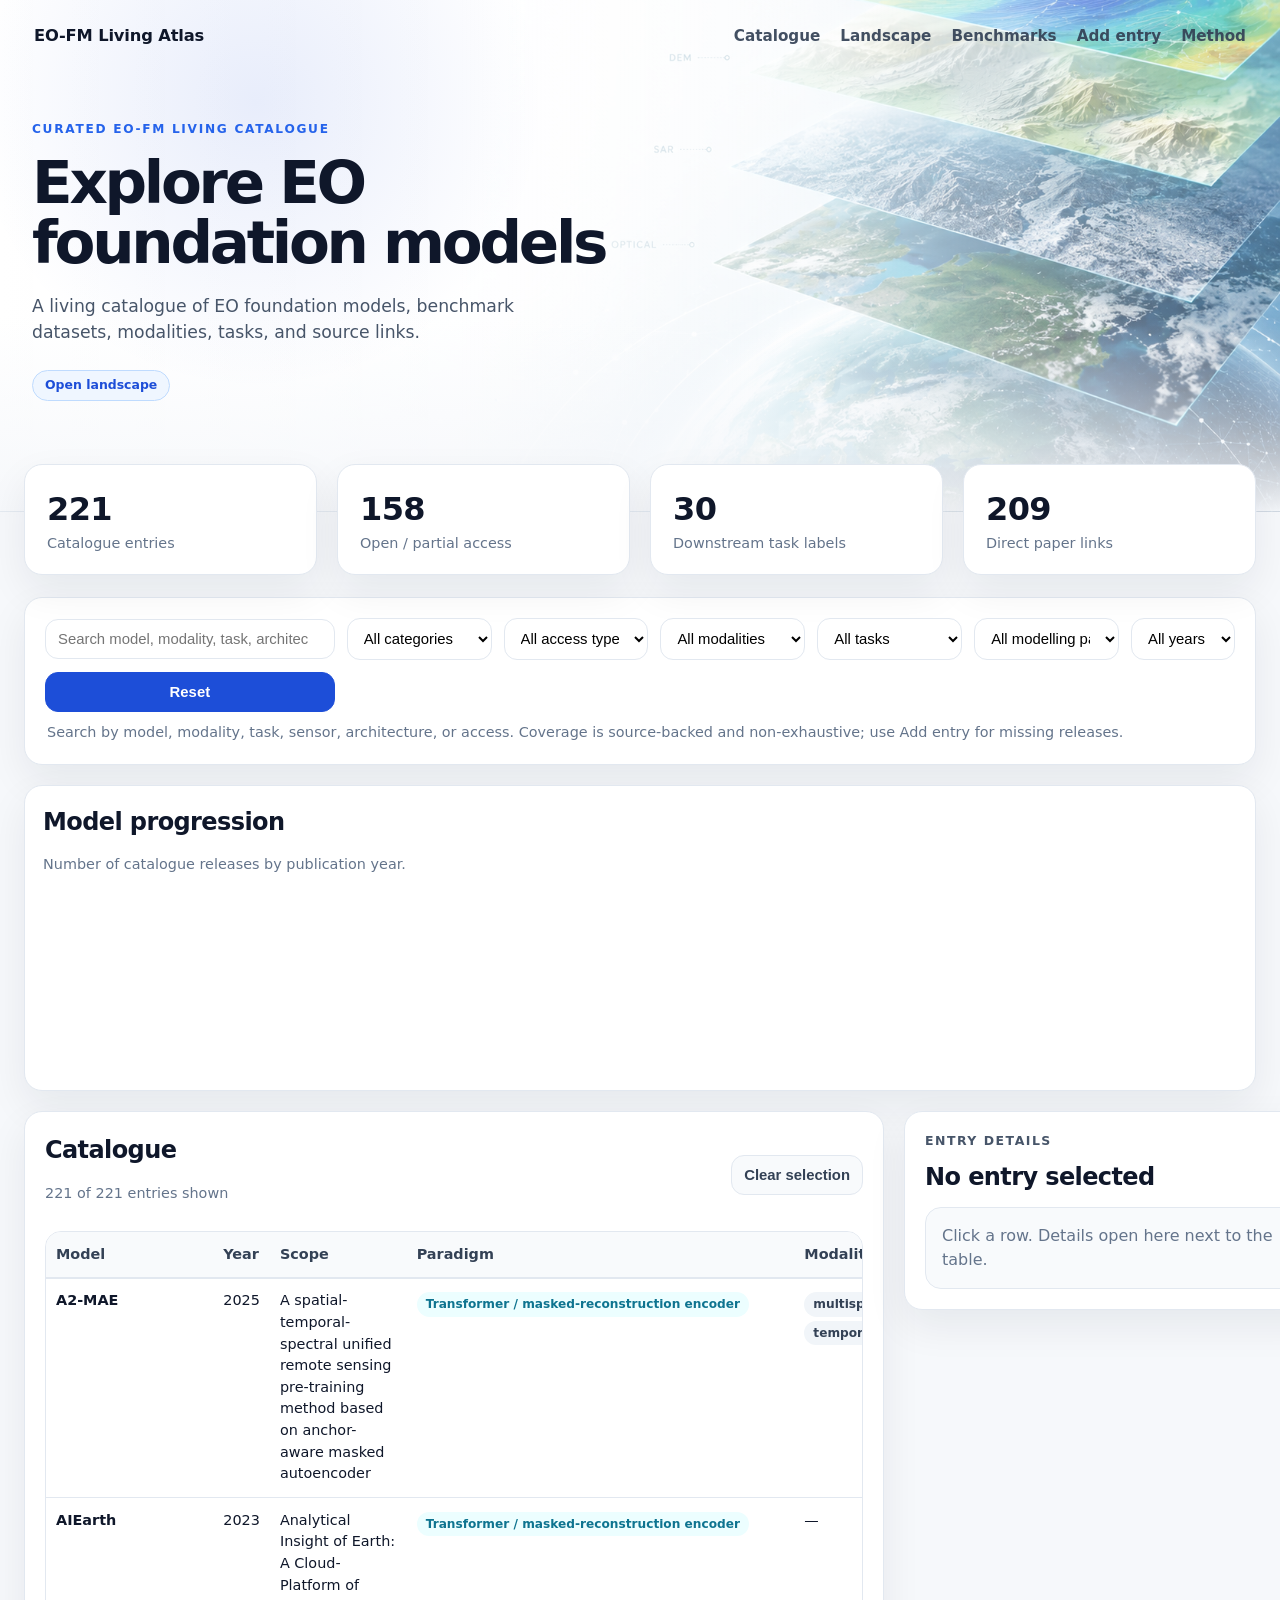
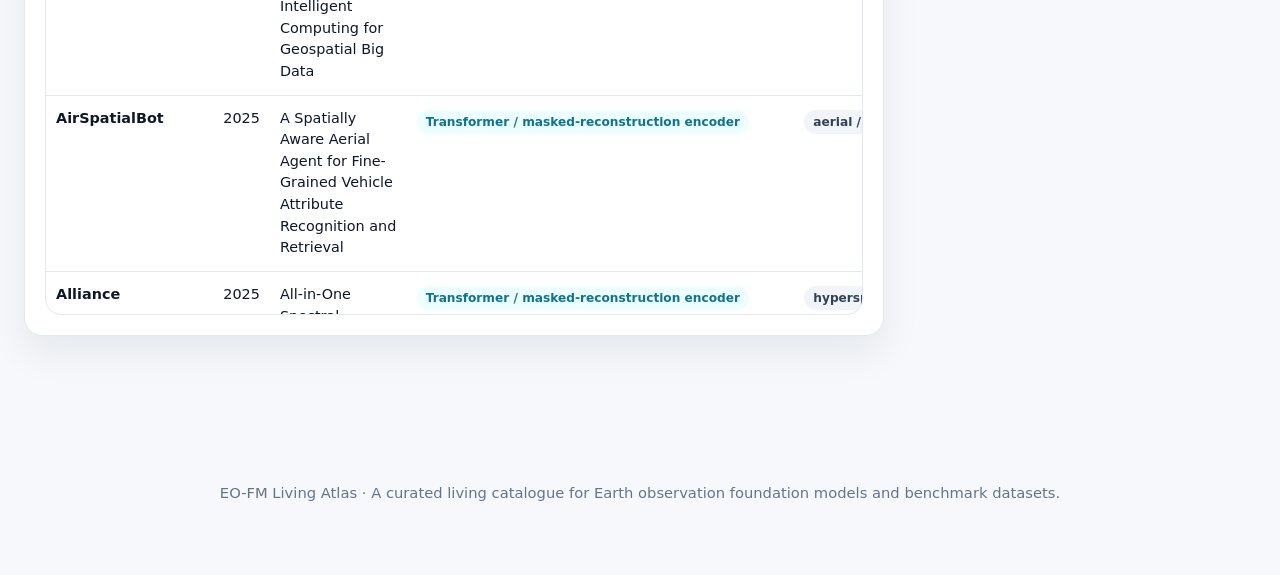
==== commit 8c5c1d24: "Add files via upload" ====
--- a/index.html
+++ b/index.html
@@ -15,7 +15,7 @@
         <a href="landscape.html">Landscape</a>
         <a href="benchmarks.html">Benchmarks</a>
         <a href="submit.html">Add entry</a>
-        <a href="method.html">About</a>
+        <a href="method.html">Method</a>
       </div>
     </nav>
     <div class="hero-content">
@@ -44,12 +44,7 @@
     </section>
 
     <section class="panel timeline-panel">
-      <div class="table-headline">
-        <div>
-          <h2>Foundation model progression</h2>
-          <p class="muted">Number of foundation model releases by publication year.</p>
-        </div>
-      </div>
+      <div class="table-headline"><div><h2>Model progression</h2><p class="muted">Number of catalogue releases by publication year.</p></div></div>
       <div id="modelTimeline" class="timeline-bars"></div>
     </section>
 
@@ -68,7 +63,6 @@
               <tr>
                 <th>Model</th>
                 <th>Year</th>
-                <th>Status</th>
                 <th>Scope</th>
                 <th>Paradigm</th>
                 <th>Modalities</th>
@@ -102,6 +96,6 @@
     <p>EO-FM Living Atlas · A curated living catalogue for Earth observation foundation models and benchmark datasets.</p>
   </footer>
 
-  <script src="app.js?v=20260707-5"></script>
+  <script src="app.js?v=20260707-4"></script>
 </body>
 </html>
--- a/style.css
+++ b/style.css
@@ -824,4 +824,4 @@
 .compact-hero .hero-content.narrow { max-width: 900px; }
 
 
-.timeline-panel{margin-bottom:1.25rem}.timeline-bars{display:flex;align-items:flex-end;gap:.45rem;min-height:170px;overflow-x:auto;padding:1rem .4rem .25rem}.timeline-item{display:grid;grid-template-rows:auto 110px auto;align-items:end;gap:.35rem;min-width:52px;border:0;background:transparent;cursor:pointer;color:inherit}.timeline-bar{display:block;width:30px;max-height:110px;justify-self:center;border-radius:8px 8px 2px 2px;background:linear-gradient(180deg,#43b5a0,#187d75)}.timeline-count,.timeline-year{font-size:.78rem;text-align:center}.timeline-count{font-weight:700}.badge.reviewed{background:#daf4e8;color:#176246}.badge.inferred{background:#fff0cf;color:#79520a}.catalogue-layout table,.benchmarks-table{font-size:.9rem}
+.timeline-panel{margin-bottom:1.25rem}.timeline-bars{display:flex;align-items:flex-end;gap:.45rem;min-height:170px;overflow-x:auto;padding:1rem .4rem .25rem}.timeline-item{display:grid;grid-template-rows:auto 110px auto;align-items:end;gap:.35rem;min-width:52px;border:0;background:transparent;cursor:pointer;color:inherit}.timeline-bar{display:block;width:30px;max-height:110px;justify-self:center;border-radius:8px 8px 2px 2px;background:linear-gradient(180deg,#43b5a0,#187d75)}.timeline-count,.timeline-year{font-size:.78rem;text-align:center}.timeline-count{font-weight:700}.catalogue-layout table,.benchmarks-table{font-size:.9rem}
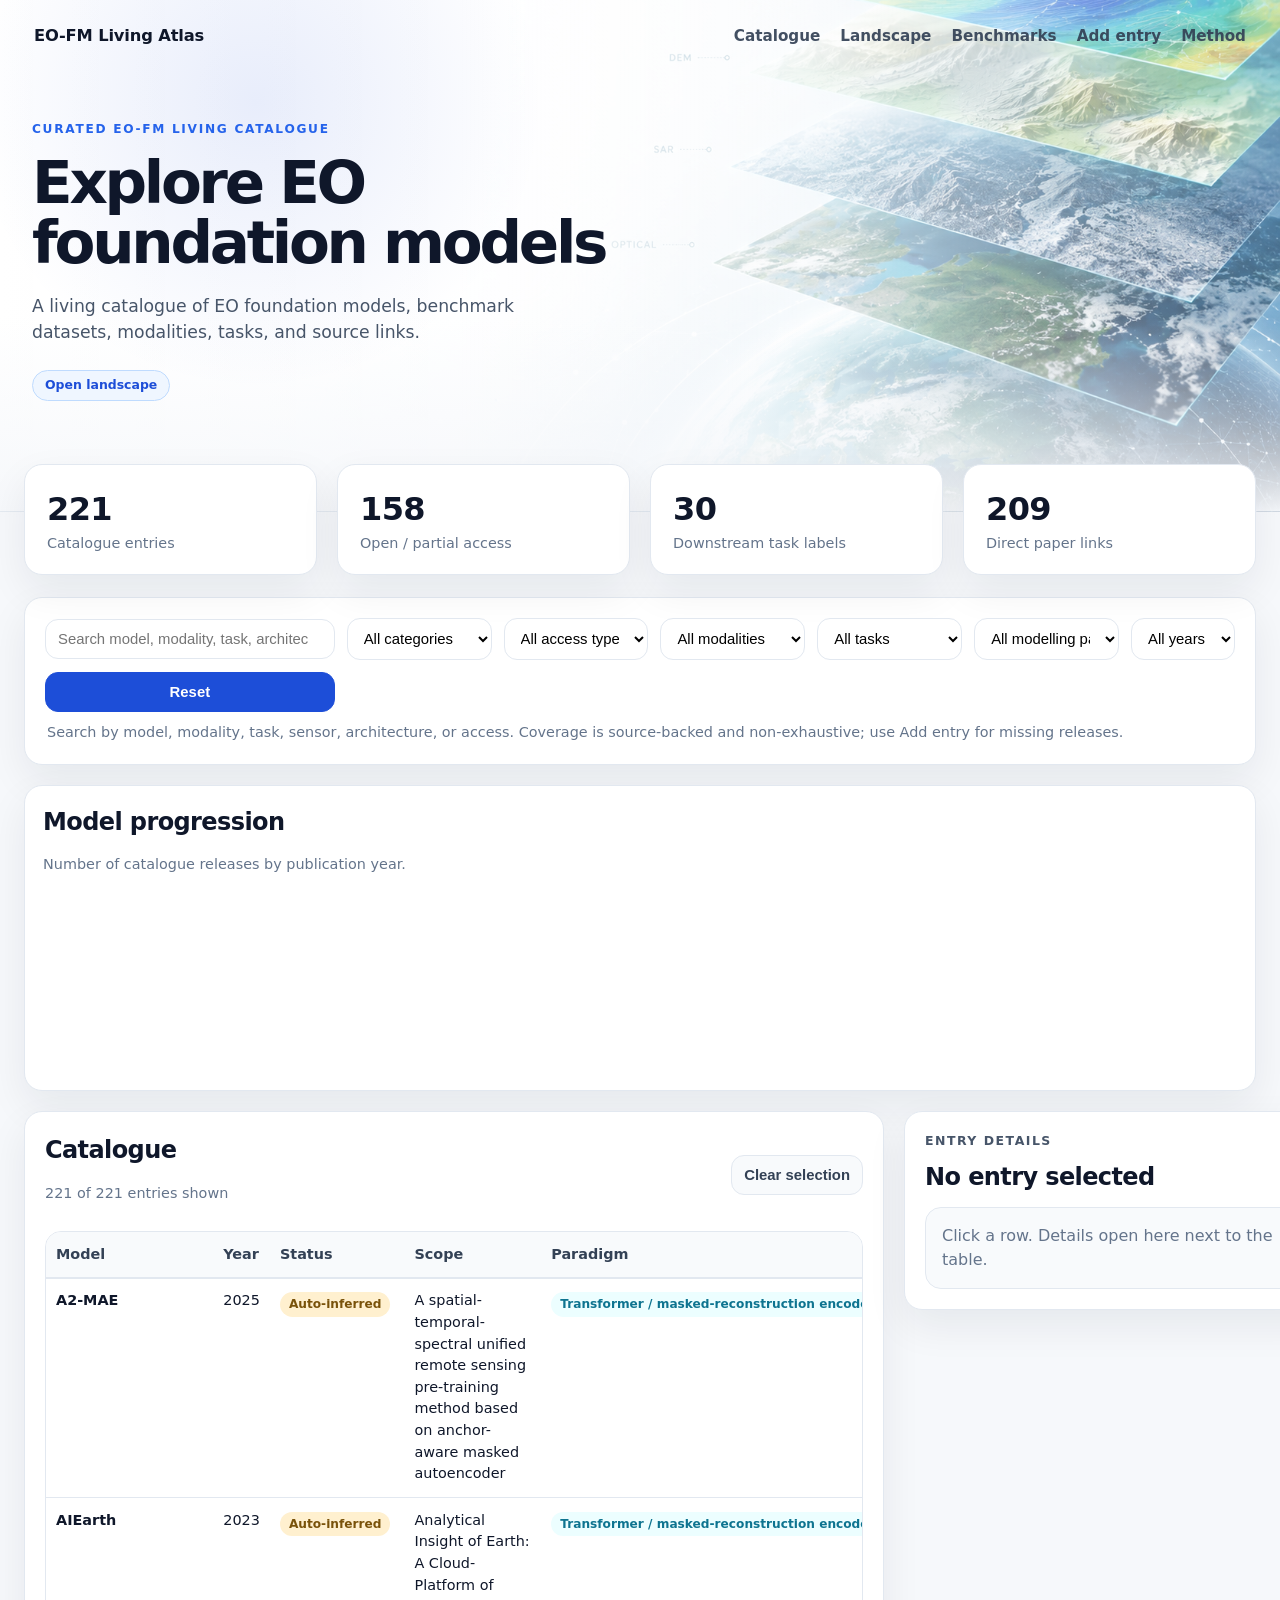
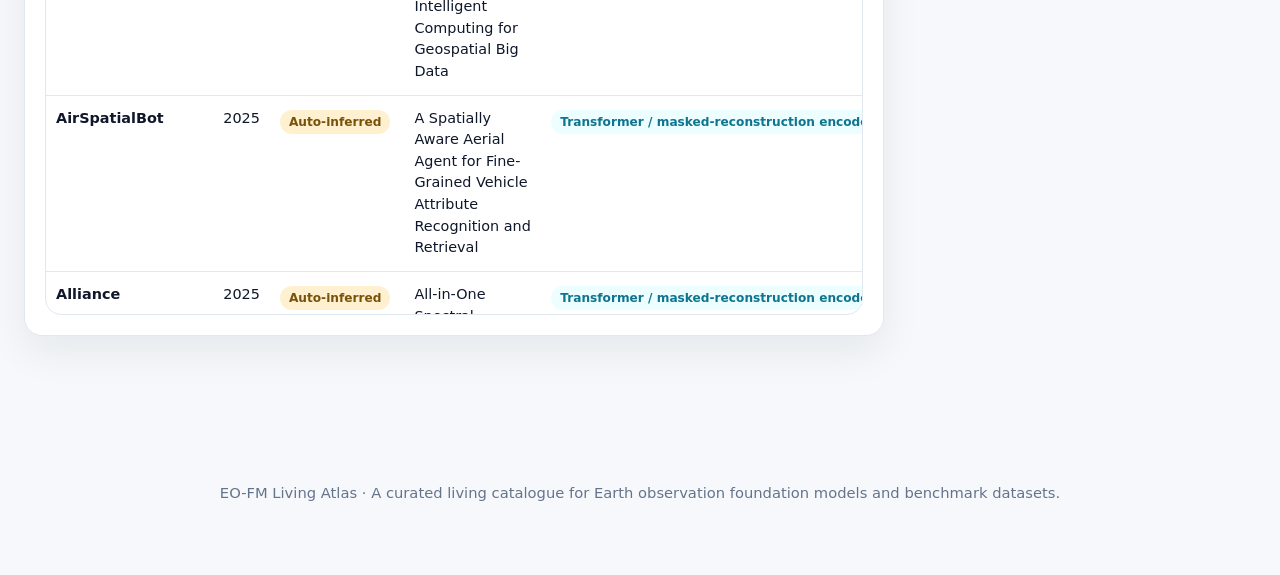
==== commit 8d14a414: "Add files via upload" ====
--- a/index.html
+++ b/index.html
@@ -63,6 +63,7 @@
               <tr>
                 <th>Model</th>
                 <th>Year</th>
+                <th>Status</th>
                 <th>Scope</th>
                 <th>Paradigm</th>
                 <th>Modalities</th>
--- a/style.css
+++ b/style.css
@@ -824,4 +824,4 @@
 .compact-hero .hero-content.narrow { max-width: 900px; }
 
 
-.timeline-panel{margin-bottom:1.25rem}.timeline-bars{display:flex;align-items:flex-end;gap:.45rem;min-height:170px;overflow-x:auto;padding:1rem .4rem .25rem}.timeline-item{display:grid;grid-template-rows:auto 110px auto;align-items:end;gap:.35rem;min-width:52px;border:0;background:transparent;cursor:pointer;color:inherit}.timeline-bar{display:block;width:30px;max-height:110px;justify-self:center;border-radius:8px 8px 2px 2px;background:linear-gradient(180deg,#43b5a0,#187d75)}.timeline-count,.timeline-year{font-size:.78rem;text-align:center}.timeline-count{font-weight:700}.catalogue-layout table,.benchmarks-table{font-size:.9rem}
+.timeline-panel{margin-bottom:1.25rem}.timeline-bars{display:flex;align-items:flex-end;gap:.45rem;min-height:170px;overflow-x:auto;padding:1rem .4rem .25rem}.timeline-item{display:grid;grid-template-rows:auto 110px auto;align-items:end;gap:.35rem;min-width:52px;border:0;background:transparent;cursor:pointer;color:inherit}.timeline-bar{display:block;width:30px;max-height:110px;justify-self:center;border-radius:8px 8px 2px 2px;background:linear-gradient(180deg,#43b5a0,#187d75)}.timeline-count,.timeline-year{font-size:.78rem;text-align:center}.timeline-count{font-weight:700}.badge.reviewed{background:#daf4e8;color:#176246}.badge.inferred{background:#fff0cf;color:#79520a}.catalogue-layout table,.benchmarks-table{font-size:.9rem}
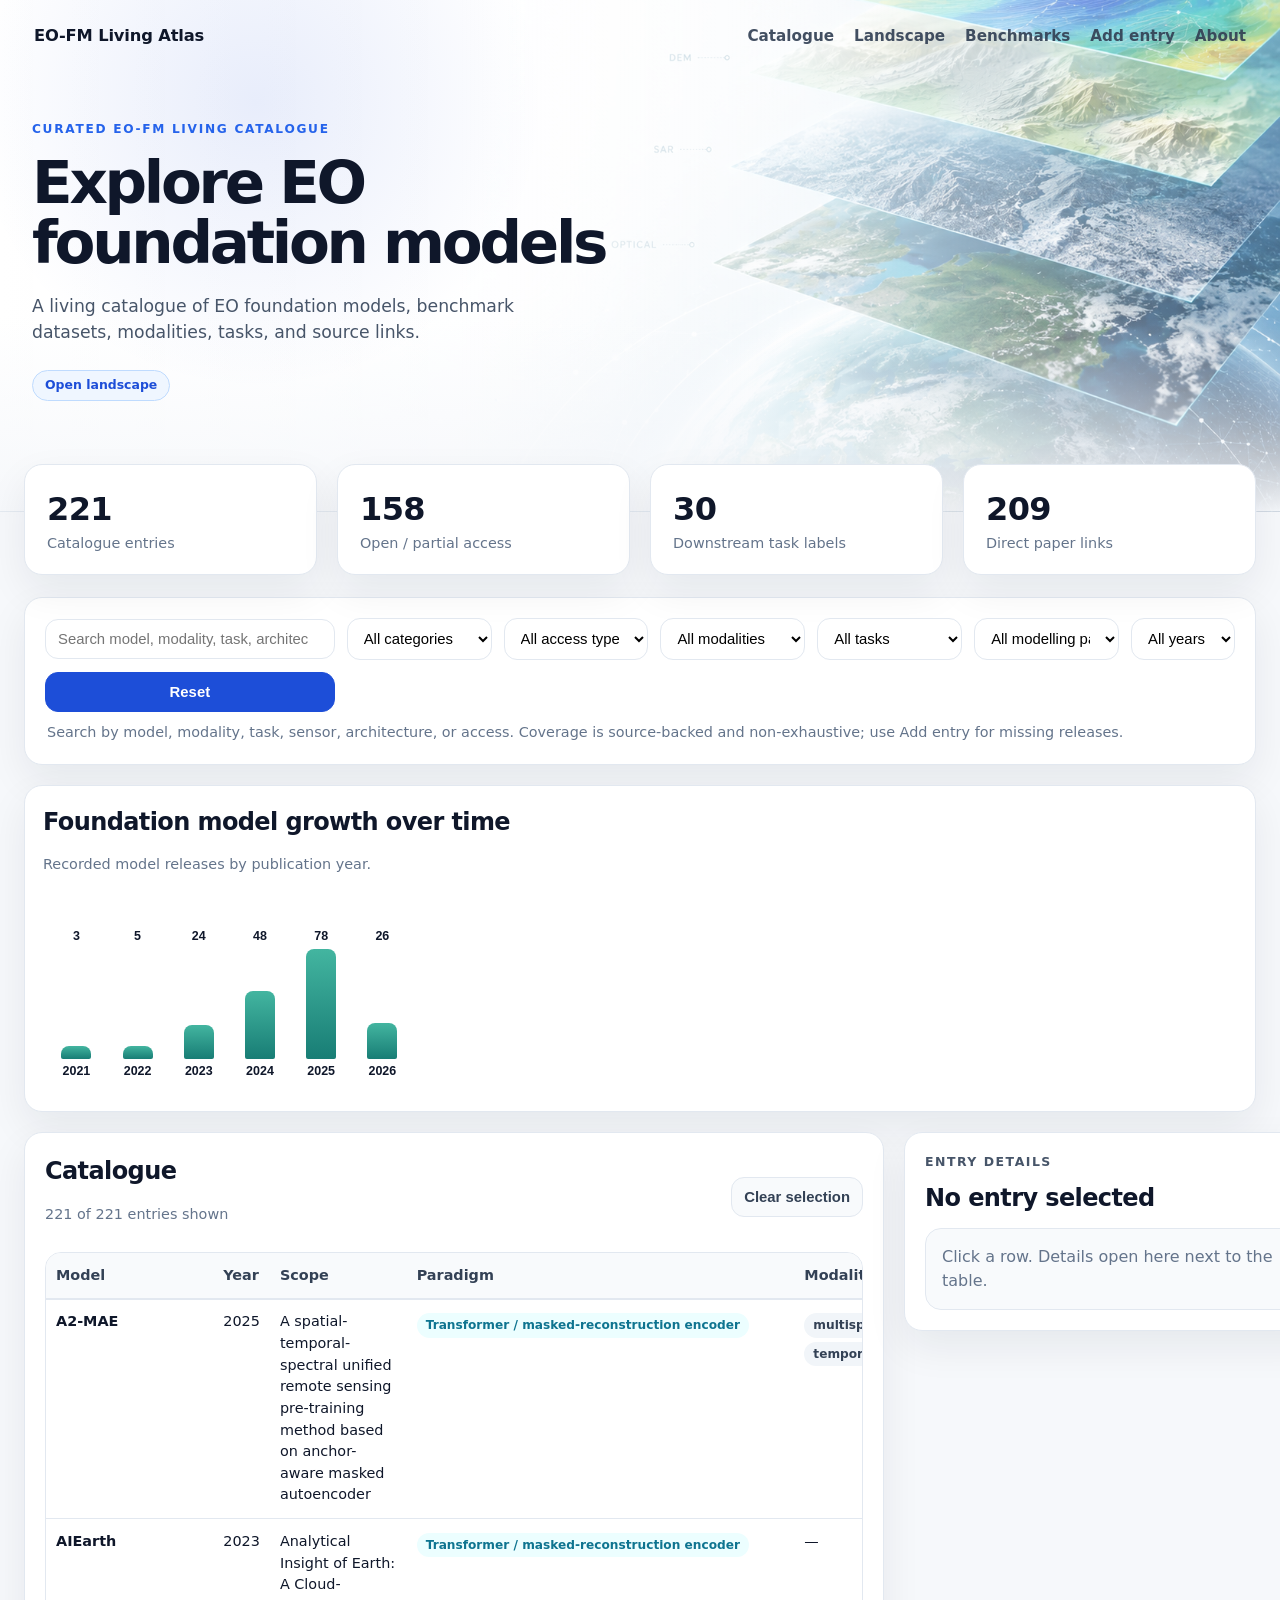
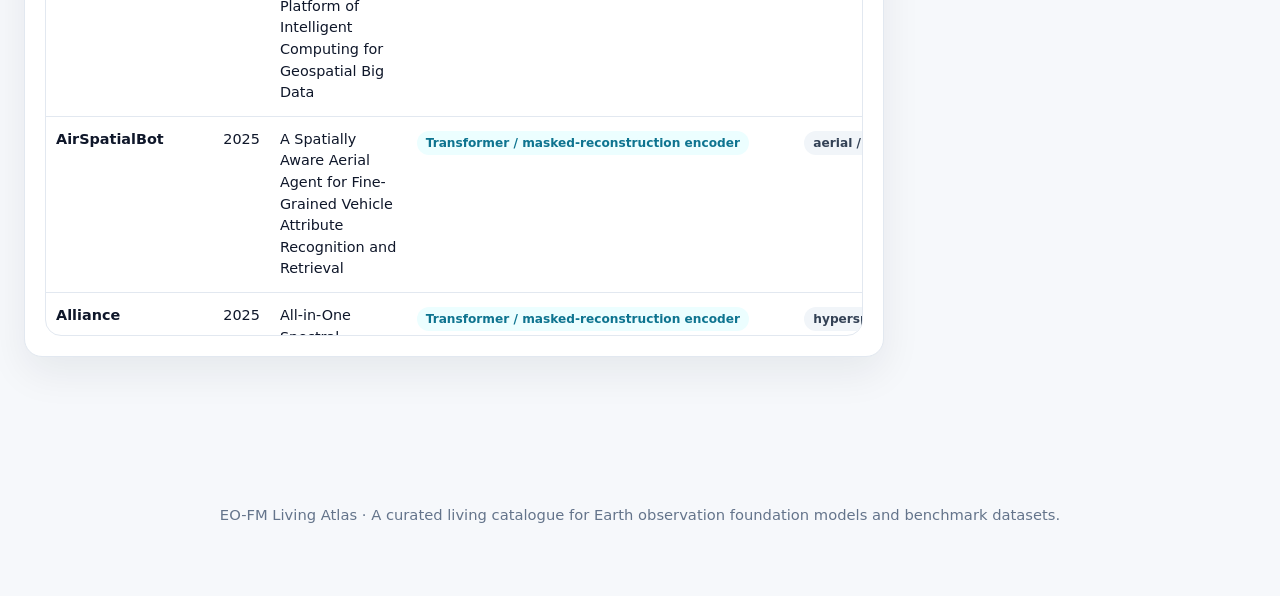
==== commit cbda8e24: "Change 'Method' link to 'About' and update section header Updated navigation link from 'Method' to '" ====
--- a/index.html
+++ b/index.html
@@ -15,7 +15,7 @@
         <a href="landscape.html">Landscape</a>
         <a href="benchmarks.html">Benchmarks</a>
         <a href="submit.html">Add entry</a>
-        <a href="method.html">Method</a>
+        <a href="method.html">About</a>
       </div>
     </nav>
     <div class="hero-content">
@@ -44,7 +44,12 @@
     </section>
 
     <section class="panel timeline-panel">
-      <div class="table-headline"><div><h2>Model progression</h2><p class="muted">Number of catalogue releases by publication year.</p></div></div>
+      <div class="table-headline">
+        <div>
+          <h2>Foundation model growth over time</h2>
+          <p class="muted">Recorded model releases by publication year.</p>
+        </div>
+      </div>
       <div id="modelTimeline" class="timeline-bars"></div>
     </section>
 
@@ -63,7 +68,6 @@
               <tr>
                 <th>Model</th>
                 <th>Year</th>
-                <th>Status</th>
                 <th>Scope</th>
                 <th>Paradigm</th>
                 <th>Modalities</th>
@@ -97,6 +101,260 @@
     <p>EO-FM Living Atlas · A curated living catalogue for Earth observation foundation models and benchmark datasets.</p>
   </footer>
 
-  <script src="app.js?v=20260707-4"></script>
+  <script src="app.js?v=20260707-5"></script>
+  <script>
+    (() => {
+      const uniqueSorted = values =>
+        [...new Set(values.filter(Boolean))]
+          .sort((a, b) => String(a).localeCompare(String(b)));
+
+      const normalizedAccess = entry => {
+        const value = String(
+          entry?.openness || entry?.openness_label || entry?.openness_text || ""
+        ).toLowerCase();
+
+        if (value.includes("partial")) return "partial";
+        if (value.includes("closed")) return "closed";
+        if (value.includes("open")) return "open";
+        return "unknown";
+      };
+
+      const accessNames = {
+        open: "Open source",
+        partial: "Partial access",
+        closed: "Closed source",
+        unknown: "Unknown"
+      };
+
+      buildFilters = function () {
+        const resetSelect = (element, label) => {
+          element.innerHTML = `<option value="">${label}</option>`;
+        };
+
+        resetSelect(els.categoryFilter, "All categories");
+        resetSelect(els.opennessFilter, "All access types");
+        resetSelect(els.modalityFilter, "All modalities");
+        resetSelect(els.taskFilter, "All tasks");
+        resetSelect(els.paradigmFilter, "All modelling paradigms");
+        resetSelect(els.yearFilter, "All years");
+
+        const categories = uniqueSorted(state.data.map(d => d.category));
+        const accessTypes = uniqueSorted(state.data.map(normalizedAccess));
+        const modalities = uniqueSorted(state.data.flatMap(d => d.modality_tags || []));
+        const tasks = uniqueSorted(state.data.flatMap(d => d.task_tags || []));
+        const paradigms = uniqueSorted(state.data.map(d => d.modelling_paradigm));
+        const years = [...new Set(
+          state.data.map(d => d.publication_year).filter(Boolean)
+        )].sort((a, b) => b - a);
+
+        for (const value of categories) {
+          els.categoryFilter.insertAdjacentHTML(
+            "beforeend",
+            `<option value="${escapeHtml(value)}">${escapeHtml(value)}</option>`
+          );
+        }
+
+        for (const value of accessTypes) {
+          els.opennessFilter.insertAdjacentHTML(
+            "beforeend",
+            `<option value="${value}">${accessNames[value]}</option>`
+          );
+        }
+
+        for (const value of modalities) {
+          els.modalityFilter.insertAdjacentHTML(
+            "beforeend",
+            `<option value="${escapeHtml(value)}">${escapeHtml(value)}</option>`
+          );
+        }
+
+        for (const value of tasks) {
+          els.taskFilter.insertAdjacentHTML(
+            "beforeend",
+            `<option value="${escapeHtml(value)}">${escapeHtml(value)}</option>`
+          );
+        }
+
+        for (const value of paradigms) {
+          els.paradigmFilter.insertAdjacentHTML(
+            "beforeend",
+            `<option value="${escapeHtml(value)}">${escapeHtml(value)}</option>`
+          );
+        }
+
+        for (const value of years) {
+          els.yearFilter.insertAdjacentHTML(
+            "beforeend",
+            `<option value="${value}">${value}</option>`
+          );
+        }
+      };
+
+      applyFilters = function () {
+        const query = els.search.value.trim().toLowerCase();
+        const category = els.categoryFilter.value;
+        const access = els.opennessFilter.value;
+        const modality = els.modalityFilter.value;
+        const task = els.taskFilter.value;
+        const paradigm = els.paradigmFilter.value;
+        const year = els.yearFilter.value;
+
+        state.filtered = state.data.filter(entry => {
+          if (query && !rowText(entry).includes(query)) return false;
+          if (category && entry.category !== category) return false;
+          if (access && normalizedAccess(entry) !== access) return false;
+          if (modality && !(entry.modality_tags || []).includes(modality)) return false;
+          if (task && !(entry.task_tags || []).includes(task)) return false;
+          if (paradigm && entry.modelling_paradigm !== paradigm) return false;
+          if (year && String(entry.publication_year || "") !== year) return false;
+          return true;
+        });
+
+        renderTable();
+      };
+
+      renderTable = function () {
+        els.tbody.innerHTML = "";
+        els.resultCount.textContent =
+          `${state.filtered.length} of ${state.data.length} entries shown`;
+
+        for (const entry of state.filtered) {
+          const row = document.createElement("tr");
+
+          if (entry.id === state.selectedId) {
+            row.classList.add("selected");
+          }
+
+          const taskChips = (entry.task_tags || [])
+            .slice(0, 5)
+            .map(value => tag(value, "task"))
+            .join("");
+
+          const remainingTasks = (entry.task_tags || []).length > 5
+            ? `<span class="more">+${entry.task_tags.length - 5}</span>`
+            : "";
+
+          row.innerHTML = `
+            <td class="name"><span>${escapeHtml(entry.name)}</span></td>
+            <td>${escapeHtml(entry.publication_year || "—")}</td>
+            <td>${escapeHtml(entry.scope || "—")}</td>
+            <td>${tag(entry.modelling_paradigm || "Unknown", "paradigm")}</td>
+            <td>${
+              (entry.modality_tags || []).map(value => tag(value)).join("") ||
+              escapeHtml(truncate(entry.input_modality, 80))
+            }</td>
+            <td>${
+              (entry.architecture_tags || []).map(value => tag(value, "arch")).join("") ||
+              escapeHtml(truncate(entry.architecture, 80))
+            }</td>
+            <td class="tasks-cell">
+              ${taskChips}${remainingTasks}
+              <div class="task-preview">
+                ${escapeHtml(truncate(entry.downstream_tasks, 125))}
+              </div>
+            </td>
+            <td>${tag(accessLabel(entry), normalizedAccess(entry))}</td>
+            <td class="single-link">${linkButton("Paper", entry.paper_url, true)}</td>
+            <td class="single-link">${linkButton("Code", entry.code_url, true)}</td>
+            <td class="single-link">${linkButton("Weights", entry.weights_url, true)}</td>
+            <td class="single-link">${linkButton("Project", entry.project_url, true)}</td>
+          `;
+
+          row.addEventListener("click", event => {
+            if (event.target.closest("a")) return;
+            renderDetails(entry);
+          });
+
+          els.tbody.appendChild(row);
+        }
+      };
+
+      renderDetails = function (entry) {
+        state.selectedId = entry.id;
+        els.detailTitle.textContent = entry.name;
+        els.details.classList.remove("empty");
+
+        const tasks = (entry.task_tags || [])
+          .map(value => tag(value, "task"))
+          .join("") || "No task tags available yet.";
+
+        els.details.innerHTML = `
+          <div class="detail-actions">
+            ${linkButton("Original paper", entry.paper_url)}
+            ${linkButton("Code", entry.code_url)}
+            ${linkButton("Weights", entry.weights_url)}
+            ${linkButton("Project page", entry.project_url)}
+          </div>
+
+          <div class="detail-section">
+            <h3>Scientific scope</h3>
+            <p>${escapeHtml(entry.scope || "Unknown")}</p>
+          </div>
+
+          <div class="detail-section">
+            <h3>Publication year</h3>
+            <p>${escapeHtml(entry.publication_year || "Unknown")}</p>
+          </div>
+
+          <div class="detail-section">
+            <h3>Modelling paradigm</h3>
+            <p>${escapeHtml(entry.modelling_paradigm || "Unknown")}</p>
+          </div>
+
+          <div class="detail-section">
+            <h3>Modalities</h3>
+            <p>${escapeHtml(entry.input_modality || "Unknown")}</p>
+            <div>${(entry.modality_tags || []).map(value => tag(value)).join("")}</div>
+          </div>
+
+          <div class="detail-section">
+            <h3>Architecture</h3>
+            <p>${escapeHtml(entry.architecture || "Unknown")}</p>
+            <div>${
+              (entry.architecture_tags || [])
+                .map(value => tag(value, "arch"))
+                .join("")
+            }</div>
+          </div>
+
+          <div class="detail-section">
+            <h3>Downstream tasks</h3>
+            <div class="task-strip">${tasks}</div>
+            <p>${escapeHtml(entry.downstream_tasks || "Unknown")}</p>
+          </div>
+
+          <div class="detail-section">
+            <h3>Training scale / representation</h3>
+            <p>${escapeHtml(entry.training_scale || "Unknown")}</p>
+          </div>
+
+          <div class="detail-grid">
+            <div class="detail-key">Access</div>
+            <div>${escapeHtml(entry.openness_text || accessLabel(entry))}</div>
+
+            <div class="detail-key">Strength</div>
+            <div>${escapeHtml(entry.fm_strength || "—")}</div>
+
+            <div class="detail-key">Notes</div>
+            <div>${escapeHtml(entry.notes || "—")}</div>
+          </div>
+        `;
+
+        renderTable();
+      };
+
+      const originalRenderStats = renderStats;
+      renderStats = function () {
+        originalRenderStats();
+        renderTimeline();
+      };
+
+      window.addEventListener("load", () => {
+        if (typeof renderTimeline === "function") {
+          renderTimeline();
+        }
+      });
+    })();
+  </script>
 </body>
 </html>
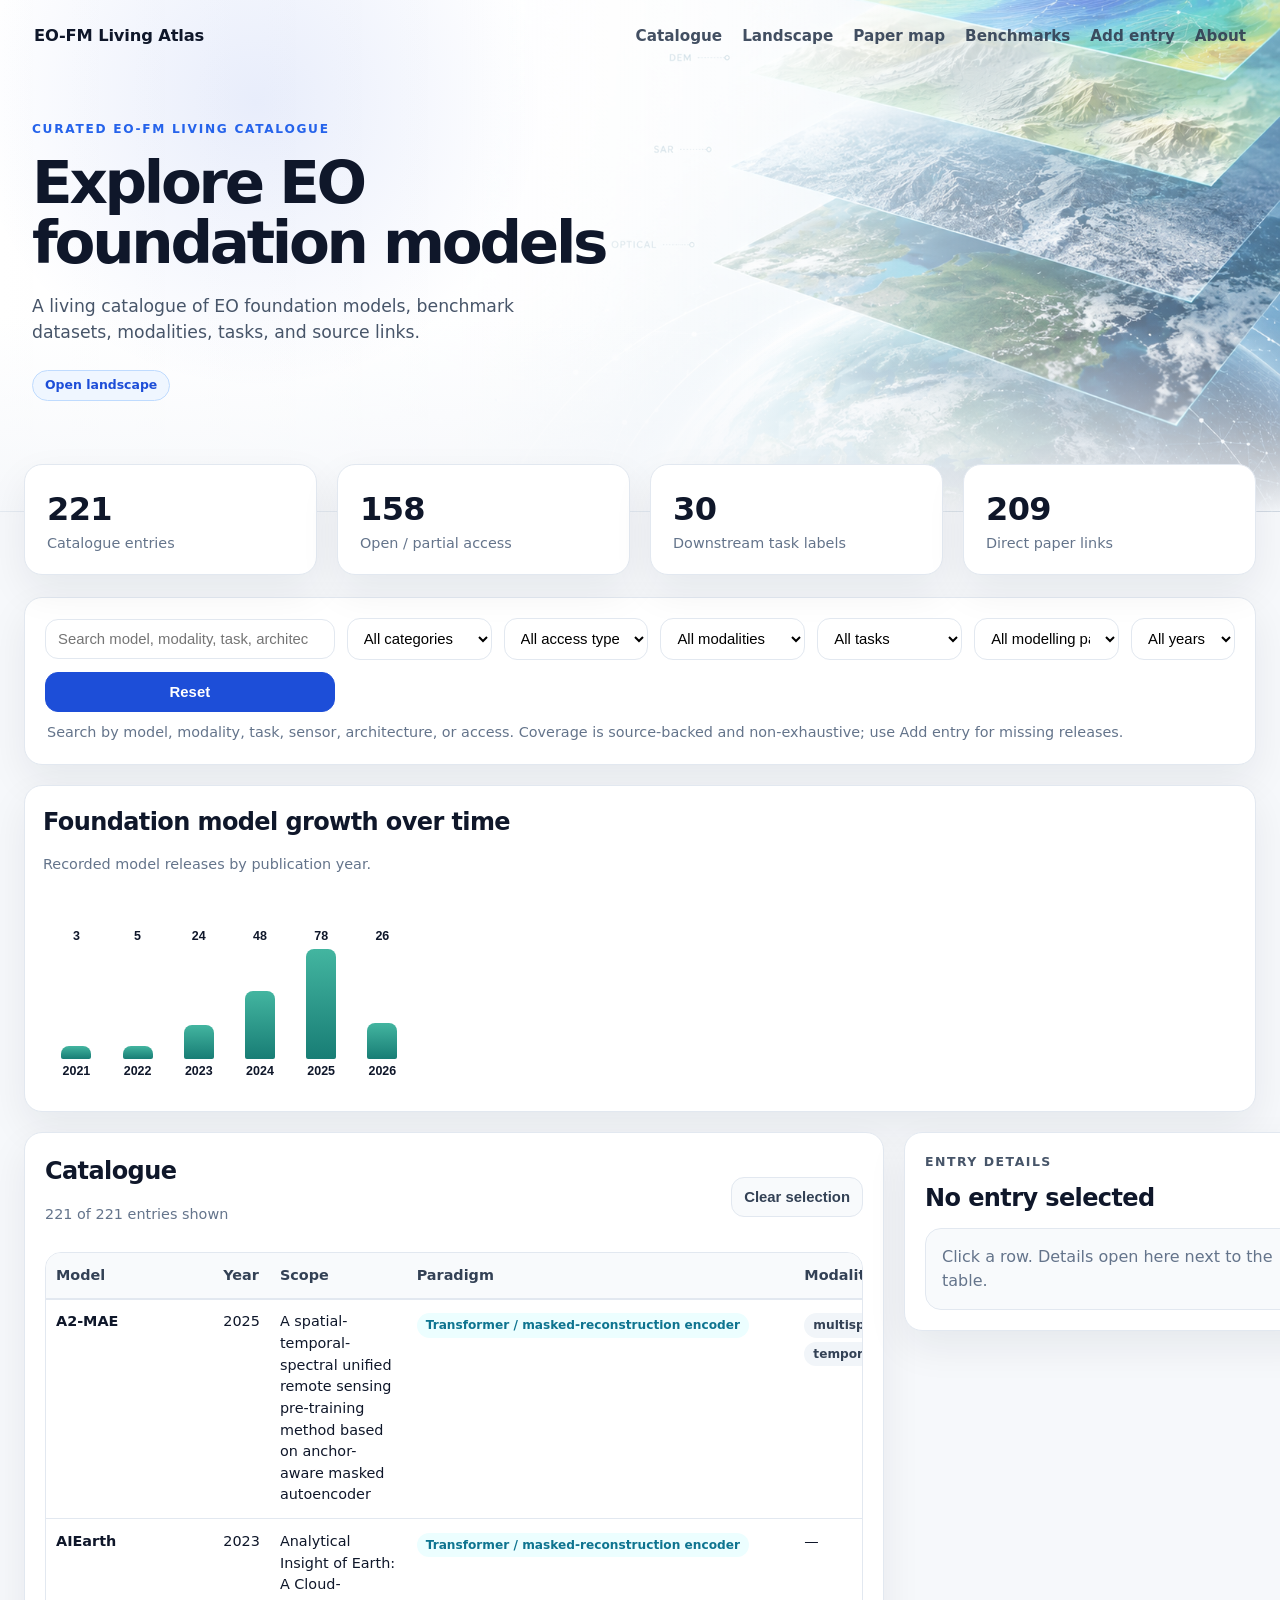
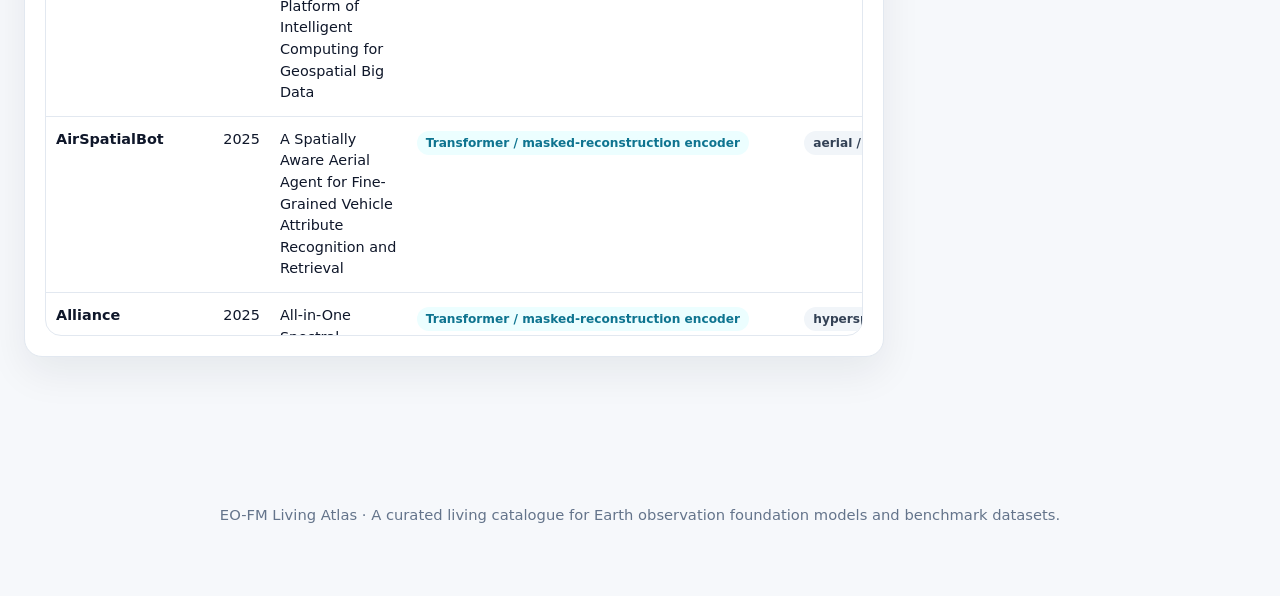
==== commit 7302cdb7: "add semantic abstract paper map" ====
--- a/index.html
+++ b/index.html
@@ -12,7 +12,7 @@
       <div class="brand">EO-FM Living Atlas</div>
       <div class="links">
         <a href="index.html">Catalogue</a>
-        <a href="landscape.html">Landscape</a>
+        <a href="landscape.html">Landscape</a><a href="paper-map.html">Paper map</a>
         <a href="benchmarks.html">Benchmarks</a>
         <a href="submit.html">Add entry</a>
         <a href="method.html">About</a>
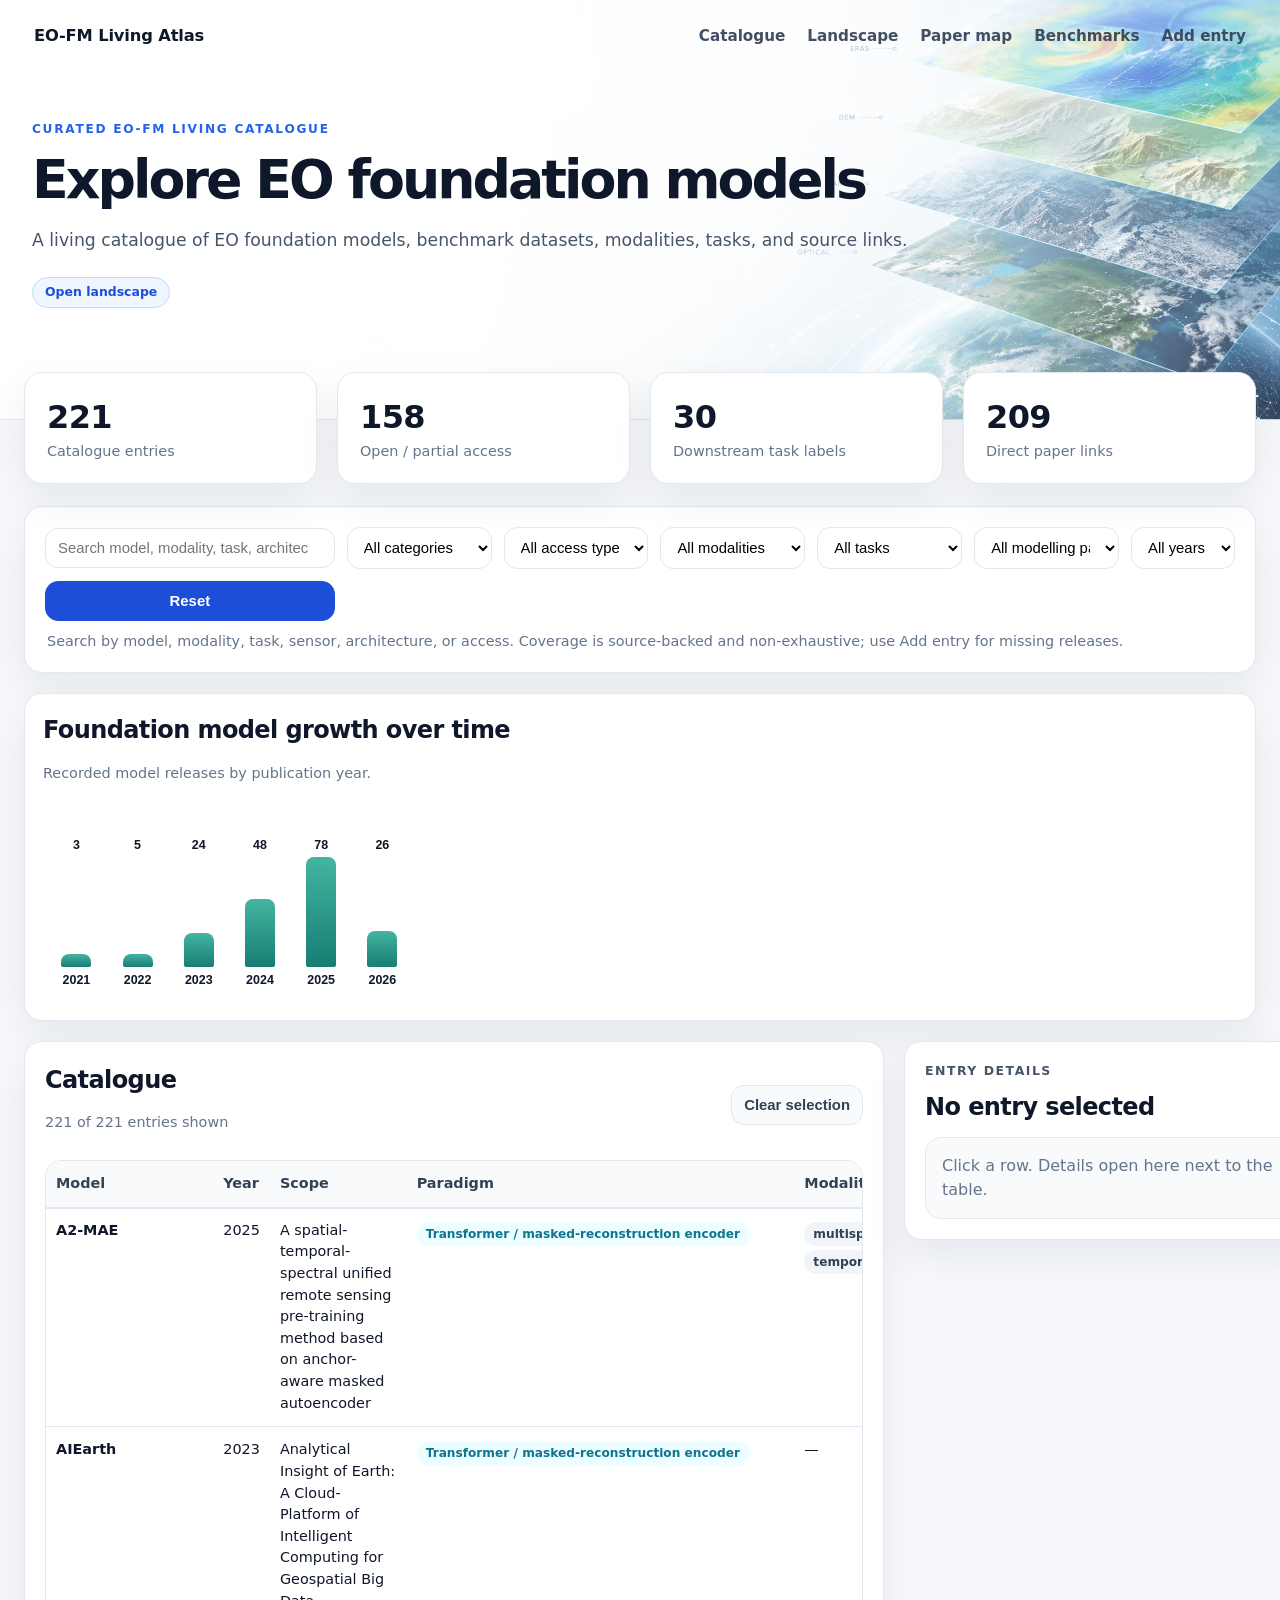
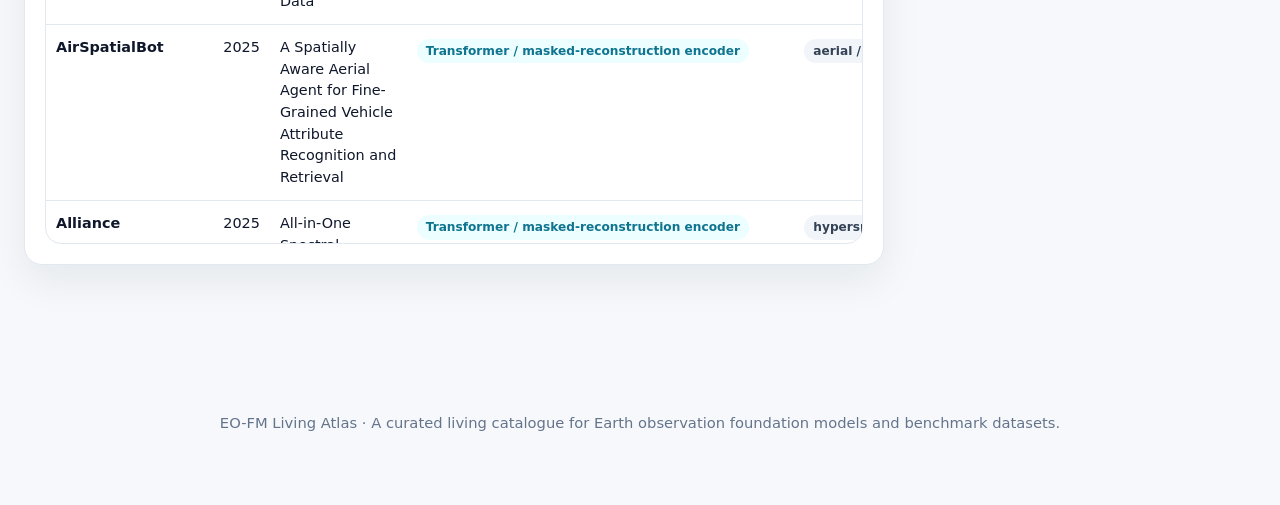
==== commit 115305de: "polish header layout and landscape axis" ====
--- a/index.html
+++ b/index.html
@@ -15,7 +15,6 @@
         <a href="landscape.html">Landscape</a><a href="paper-map.html">Paper map</a>
         <a href="benchmarks.html">Benchmarks</a>
         <a href="submit.html">Add entry</a>
-        <a href="method.html">About</a>
       </div>
     </nav>
     <div class="hero-content">
--- a/style.css
+++ b/style.css
@@ -20,11 +20,25 @@
   margin: 0;
   font-family: Inter, ui-sans-serif, system-ui, -apple-system, BlinkMacSystemFont, "Segoe UI", sans-serif;
   color: var(--ink);
+  background: var(--bg);
+  line-height: 1.5;
+  position: relative;
+  min-height: 100vh;
+}
+
+body::before {
+  content: "";
+  position: fixed;
+  inset: 0;
+  z-index: -2;
   background:
-    linear-gradient(180deg, rgba(246,248,251,0.94), rgba(246,248,251,1) 520px),
-    url("assets/hero-eo-layers.png") top center / 100% auto no-repeat,
-    var(--bg);
-  line-height: 1.5;
+    linear-gradient(
+      180deg,
+      rgba(246, 248, 251, 0.90),
+      rgba(246, 248, 251, 1) 520px
+    ),
+    url("assets/hero-eo-layers.png") top right / cover no-repeat;
+  pointer-events: none;
 }
 
 a { color: var(--accent); text-decoration: none; }
@@ -38,22 +52,15 @@
   padding: 22px 28px 72px;
   min-height: 380px;
   background:
-    linear-gradient(90deg, rgba(255,255,255,0.98) 0%, rgba(255,255,255,0.94) 38%, rgba(255,255,255,0.58) 62%, rgba(255,255,255,0.12) 100%),
-    url("assets/hero-eo-layers.png") right center / cover no-repeat;
+    linear-gradient(
+      90deg,
+      rgba(255,255,255,0.98) 0%,
+      rgba(255,255,255,0.94) 38%,
+      rgba(255,255,255,0.58) 62%,
+      rgba(255,255,255,0.12) 100%
+    );
   border-bottom: 1px solid rgba(226,232,240,0.9);
 }
-
-.hero::after {
-  content: "";
-  position: absolute;
-  inset: 0;
-  z-index: -1;
-  background:
-    radial-gradient(circle at 20% 20%, rgba(29,78,216,0.10), transparent 26%),
-    linear-gradient(180deg, rgba(255,255,255,0) 62%, rgba(246,248,251,0.98) 100%);
-  pointer-events: none;
-}
-
 .nav {
   display: flex;
   align-items: center;
@@ -825,3 +832,114 @@
 
 
 .timeline-panel{margin-bottom:1.25rem}.timeline-bars{display:flex;align-items:flex-end;gap:.45rem;min-height:170px;overflow-x:auto;padding:1rem .4rem .25rem}.timeline-item{display:grid;grid-template-rows:auto 110px auto;align-items:end;gap:.35rem;min-width:52px;border:0;background:transparent;cursor:pointer;color:inherit}.timeline-bar{display:block;width:30px;max-height:110px;justify-self:center;border-radius:8px 8px 2px 2px;background:linear-gradient(180deg,#43b5a0,#187d75)}.timeline-count,.timeline-year{font-size:.78rem;text-align:center}.timeline-count{font-weight:700}.badge.reviewed{background:#daf4e8;color:#176246}.badge.inferred{background:#fff0cf;color:#79520a}.catalogue-layout table,.benchmarks-table{font-size:.9rem}
+
+/* v15: fixed hero artwork across every page
+   This final override intentionally comes last so it wins over earlier
+   page-specific hero background declarations. */
+body::before {
+  display: none;
+}
+
+.hero,
+.hero.small,
+.compact-hero,
+.method-hero,
+.method-hero-workflow {
+  background-image:
+    linear-gradient(
+      90deg,
+      rgba(255, 255, 255, 0.99) 0%,
+      rgba(255, 255, 255, 0.96) 36%,
+      rgba(255, 255, 255, 0.67) 60%,
+      rgba(255, 255, 255, 0.15) 100%
+    ),
+    url("assets/hero-eo-layers.png");
+  background-repeat: no-repeat, no-repeat;
+  background-position: left top, right top;
+  background-size: 100% 100%, auto 520px;
+}
+
+@media (max-width: 900px) {
+  .hero,
+  .hero.small,
+  .compact-hero,
+  .method-hero,
+  .method-hero-workflow {
+    background-position: left top, right top;
+    background-size: 100% 100%, auto 430px;
+  }
+}
+
+@media (max-width: 560px) {
+  .hero,
+  .hero.small,
+  .compact-hero,
+  .method-hero,
+  .method-hero-workflow {
+    background-position: left top, 72% top;
+    background-size: 100% 100%, auto 360px;
+  }
+}
+
+/* v16: keep header navigation and hero copy on one line on desktop */
+.nav {
+  flex-wrap: nowrap;
+}
+
+.links {
+  flex-wrap: nowrap;
+  white-space: nowrap;
+  gap: 22px;
+}
+
+.hero-content,
+.hero.small .hero-content,
+.compact-hero .hero-content,
+.method-hero .hero-content,
+.method-hero-workflow .hero-content {
+  max-width: 1320px;
+  padding-right: 0;
+}
+
+.hero h1,
+.hero.small h1,
+.compact-hero h1,
+.method-hero h1,
+.method-hero-workflow h1 {
+  max-width: none;
+  white-space: nowrap;
+  font-size: clamp(2.6rem, 4.2vw, 4.35rem);
+}
+
+.hero .subtitle,
+.hero.small .subtitle,
+.compact-hero .subtitle,
+.method-hero .subtitle,
+.method-hero-workflow .subtitle {
+  max-width: none;
+  white-space: nowrap;
+}
+
+@media (max-width: 900px) {
+  .nav {
+    flex-wrap: wrap;
+  }
+
+  .links {
+    flex-wrap: wrap;
+    white-space: normal;
+  }
+
+  .hero h1,
+  .hero.small h1,
+  .compact-hero h1,
+  .method-hero h1,
+  .method-hero-workflow h1,
+  .hero .subtitle,
+  .hero.small .subtitle,
+  .compact-hero .subtitle,
+  .method-hero .subtitle,
+  .method-hero-workflow .subtitle {
+    white-space: normal;
+  }
+}
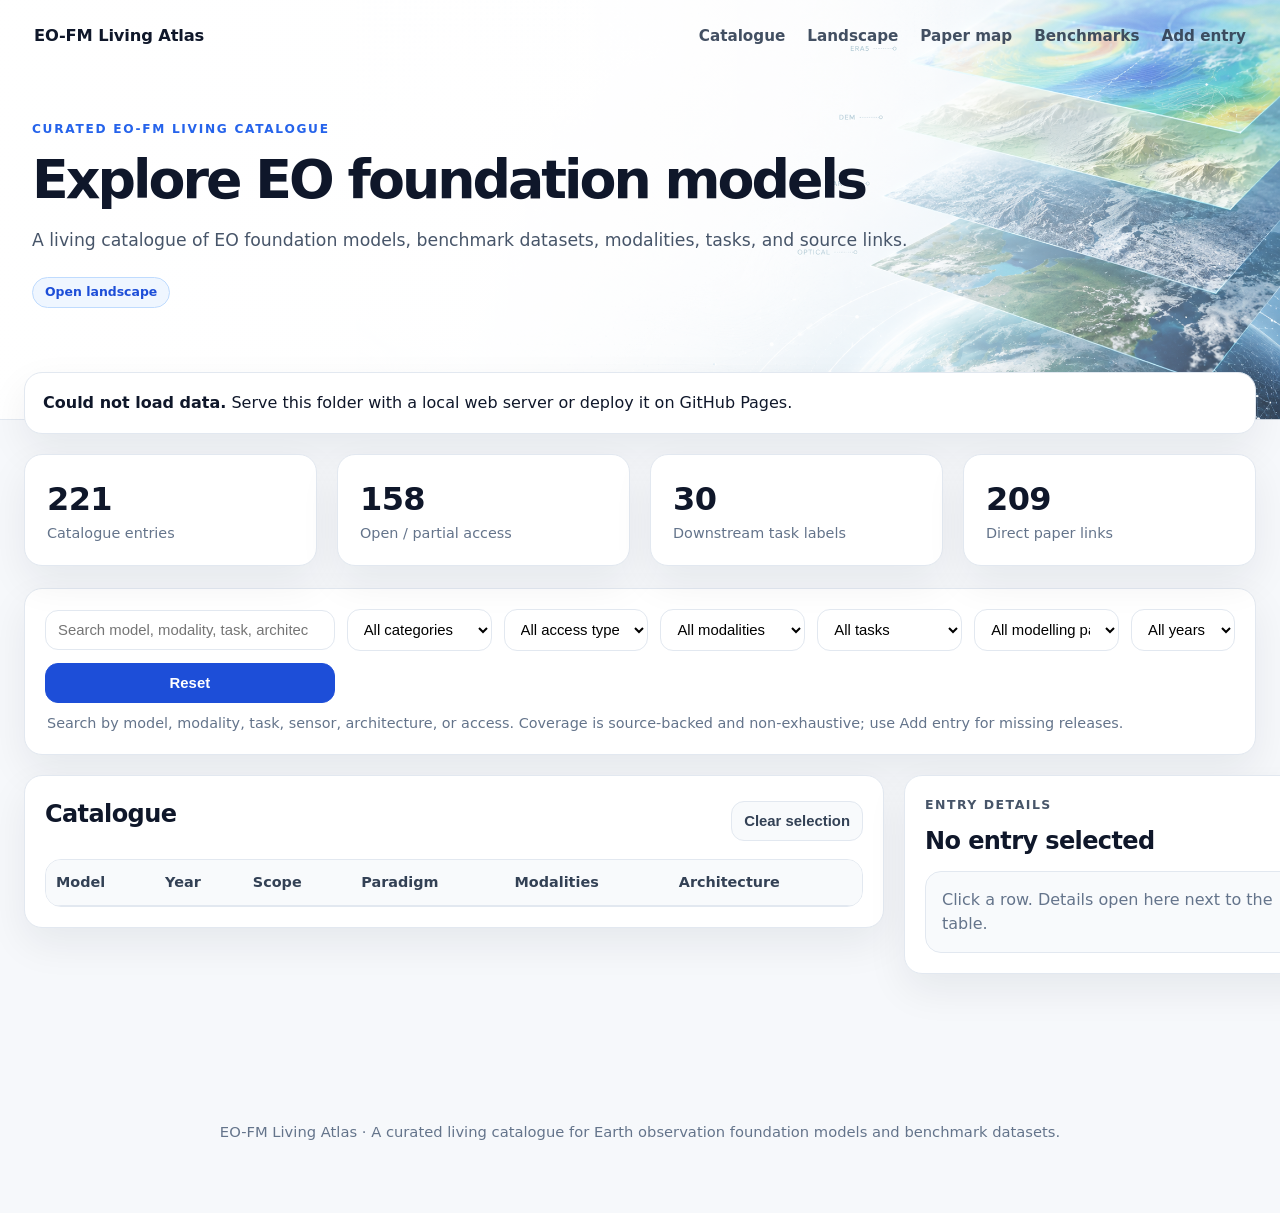
==== commit ba4007e7: "Remove timeline section from index.html" ====
--- a/index.html
+++ b/index.html
@@ -42,16 +42,6 @@
       <div class="hint">Search by model, modality, task, sensor, architecture, or access. Coverage is source-backed and non-exhaustive; use Add entry for missing releases.</div>
     </section>
 
-    <section class="panel timeline-panel">
-      <div class="table-headline">
-        <div>
-          <h2>Foundation model growth over time</h2>
-          <p class="muted">Recorded model releases by publication year.</p>
-        </div>
-      </div>
-      <div id="modelTimeline" class="timeline-bars"></div>
-    </section>
-
     <section class="catalogue-layout">
       <div class="panel table-panel">
         <div class="table-headline">
